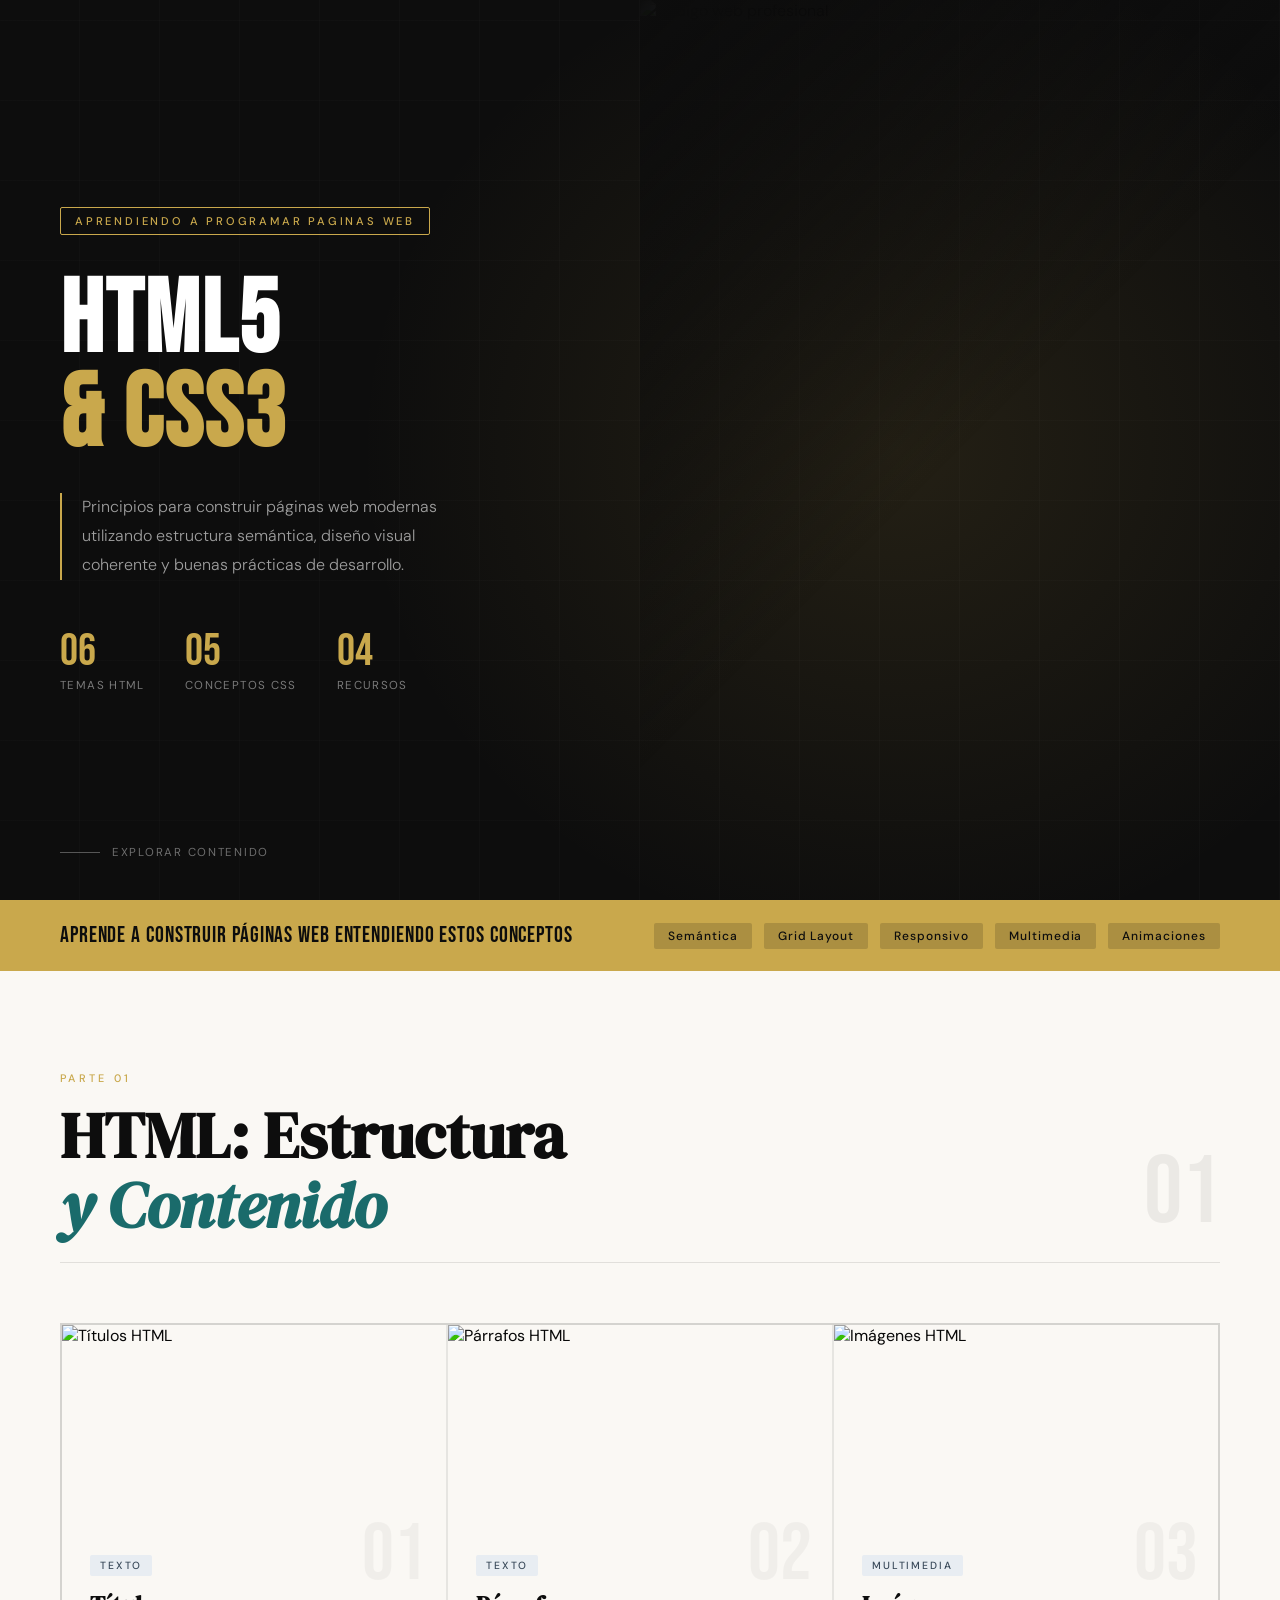
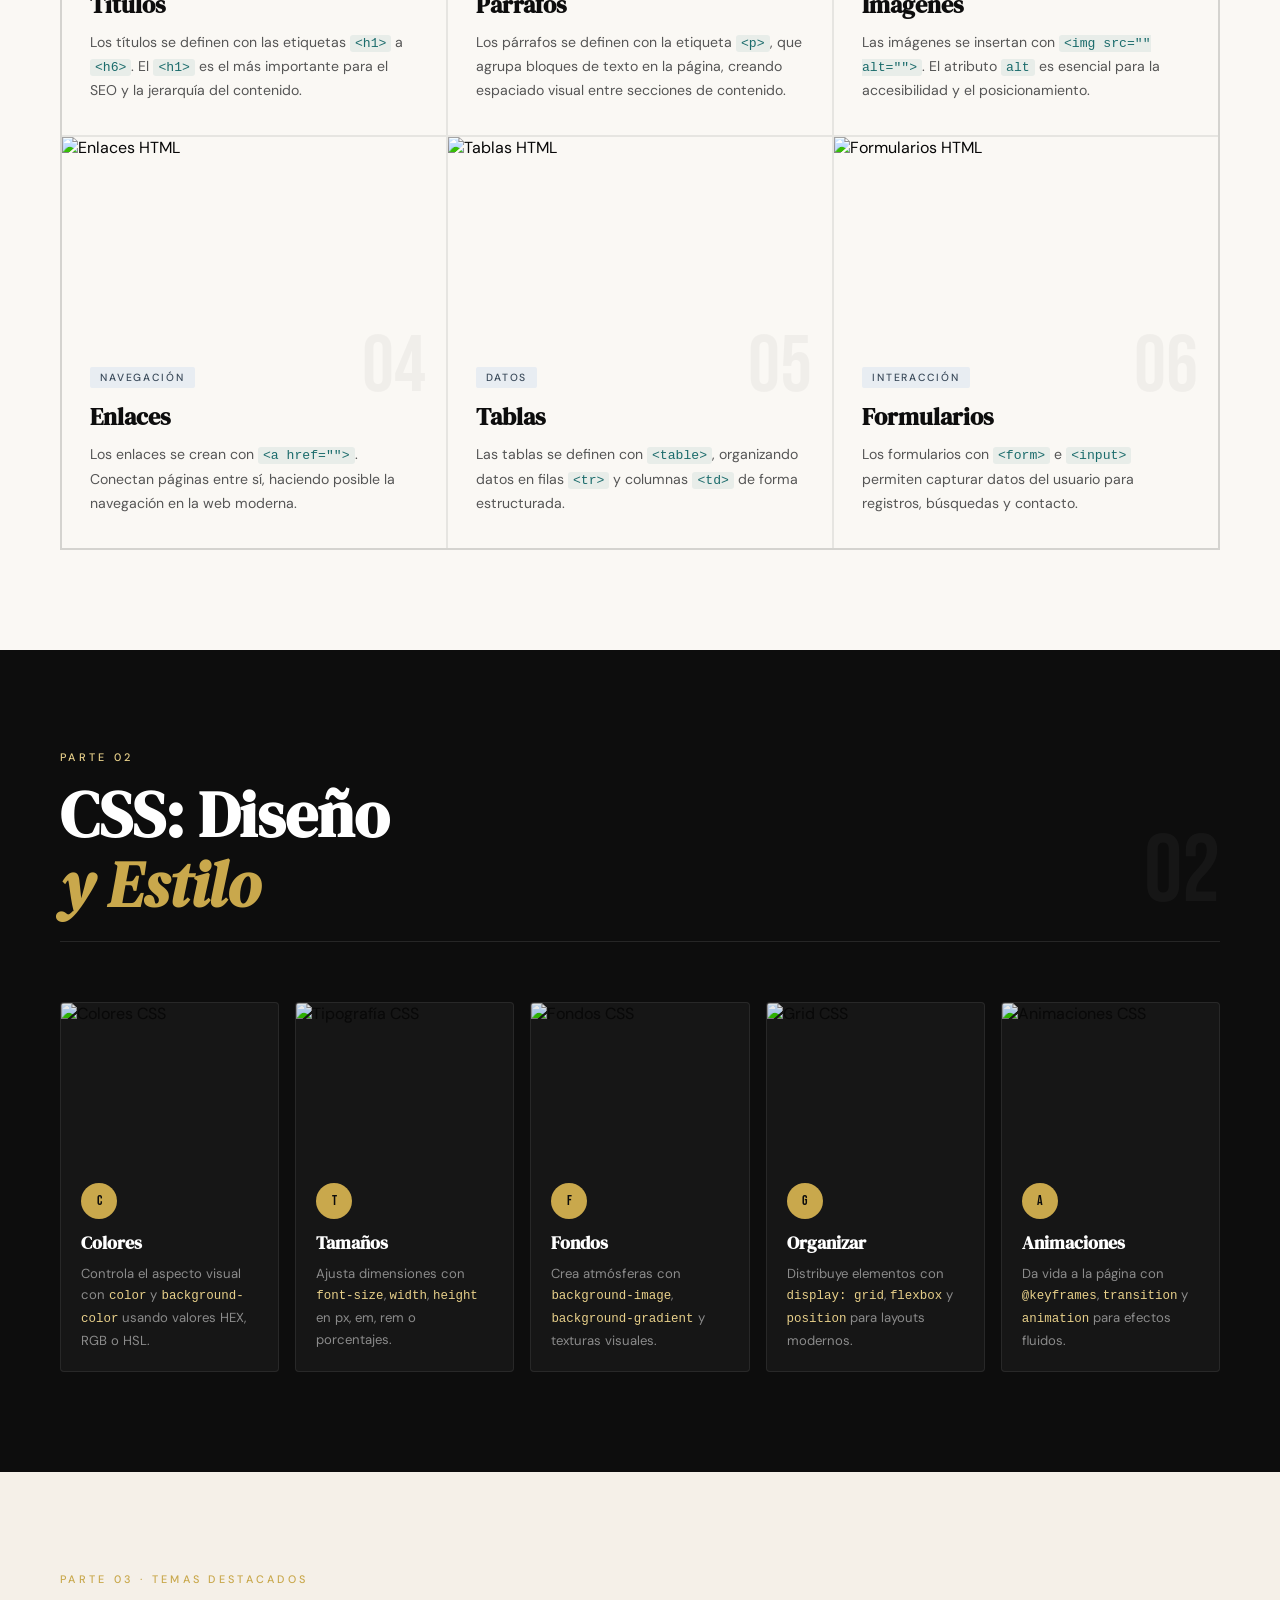
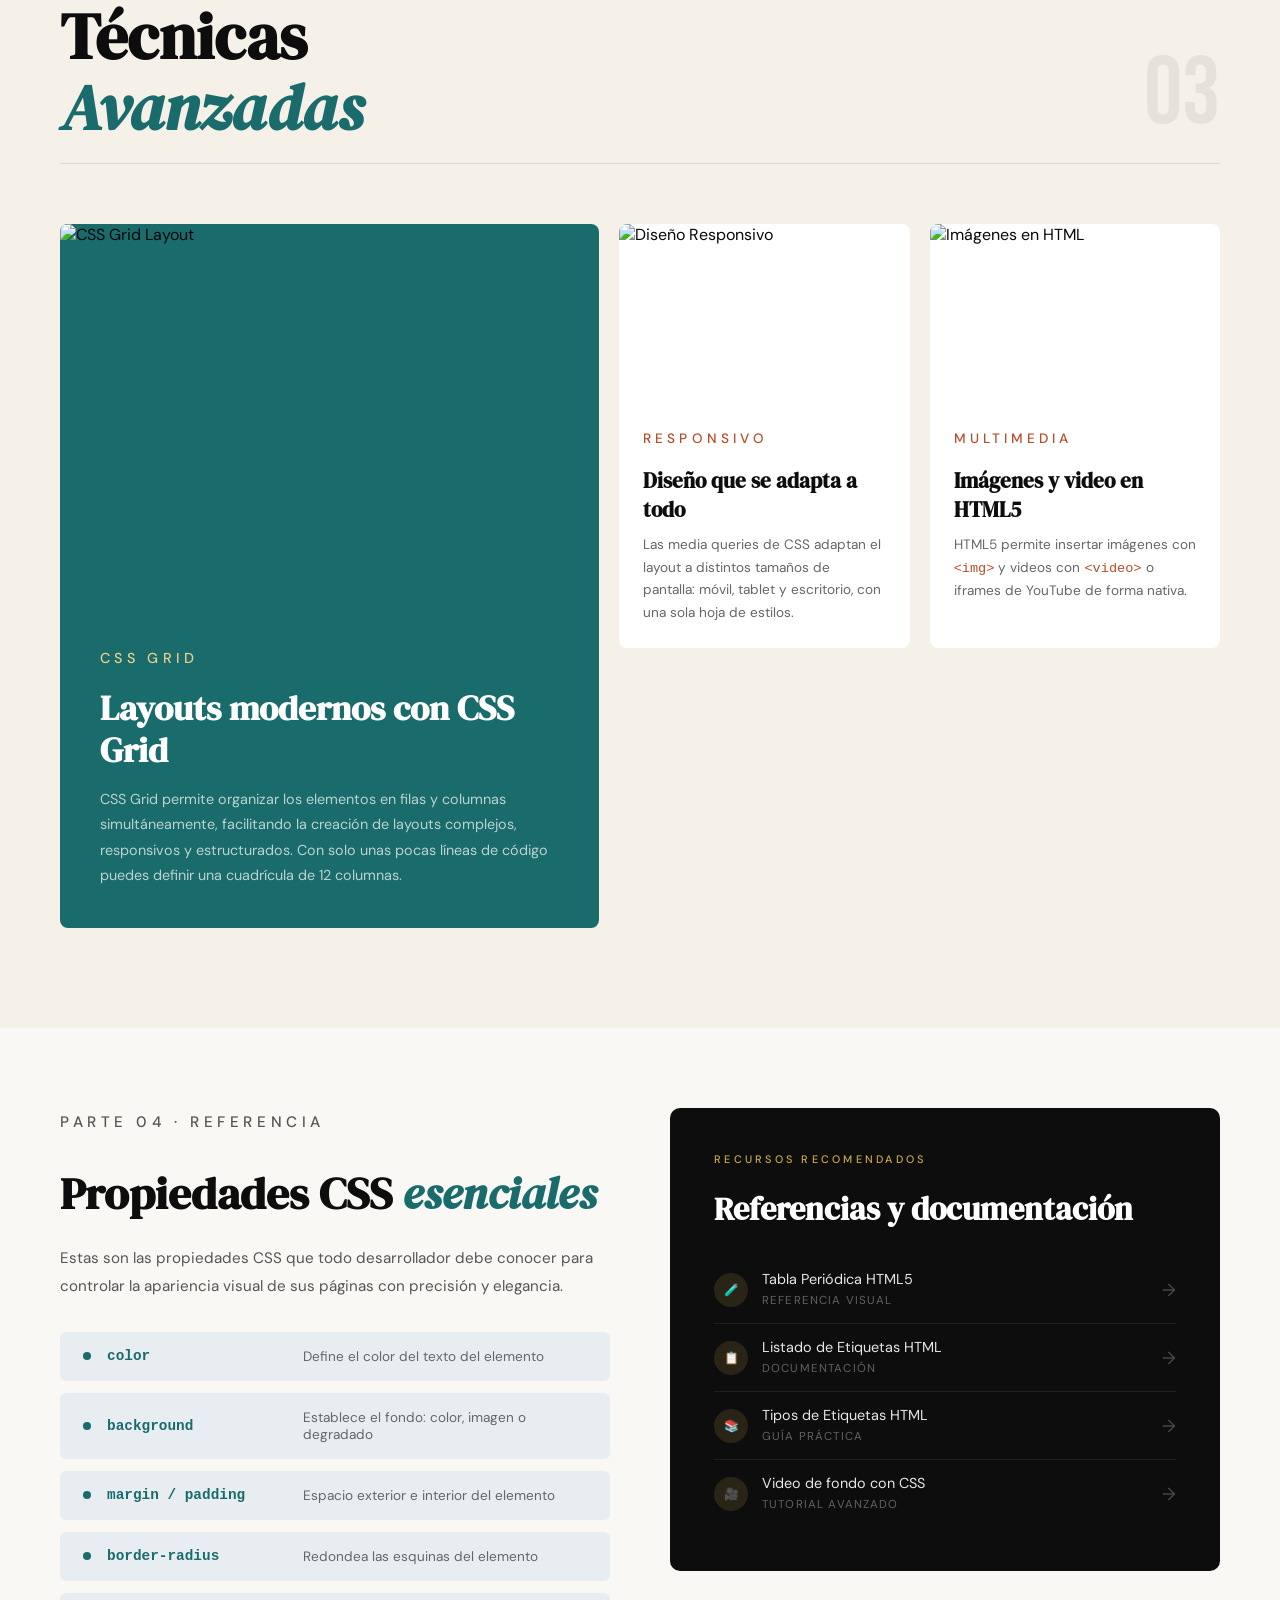
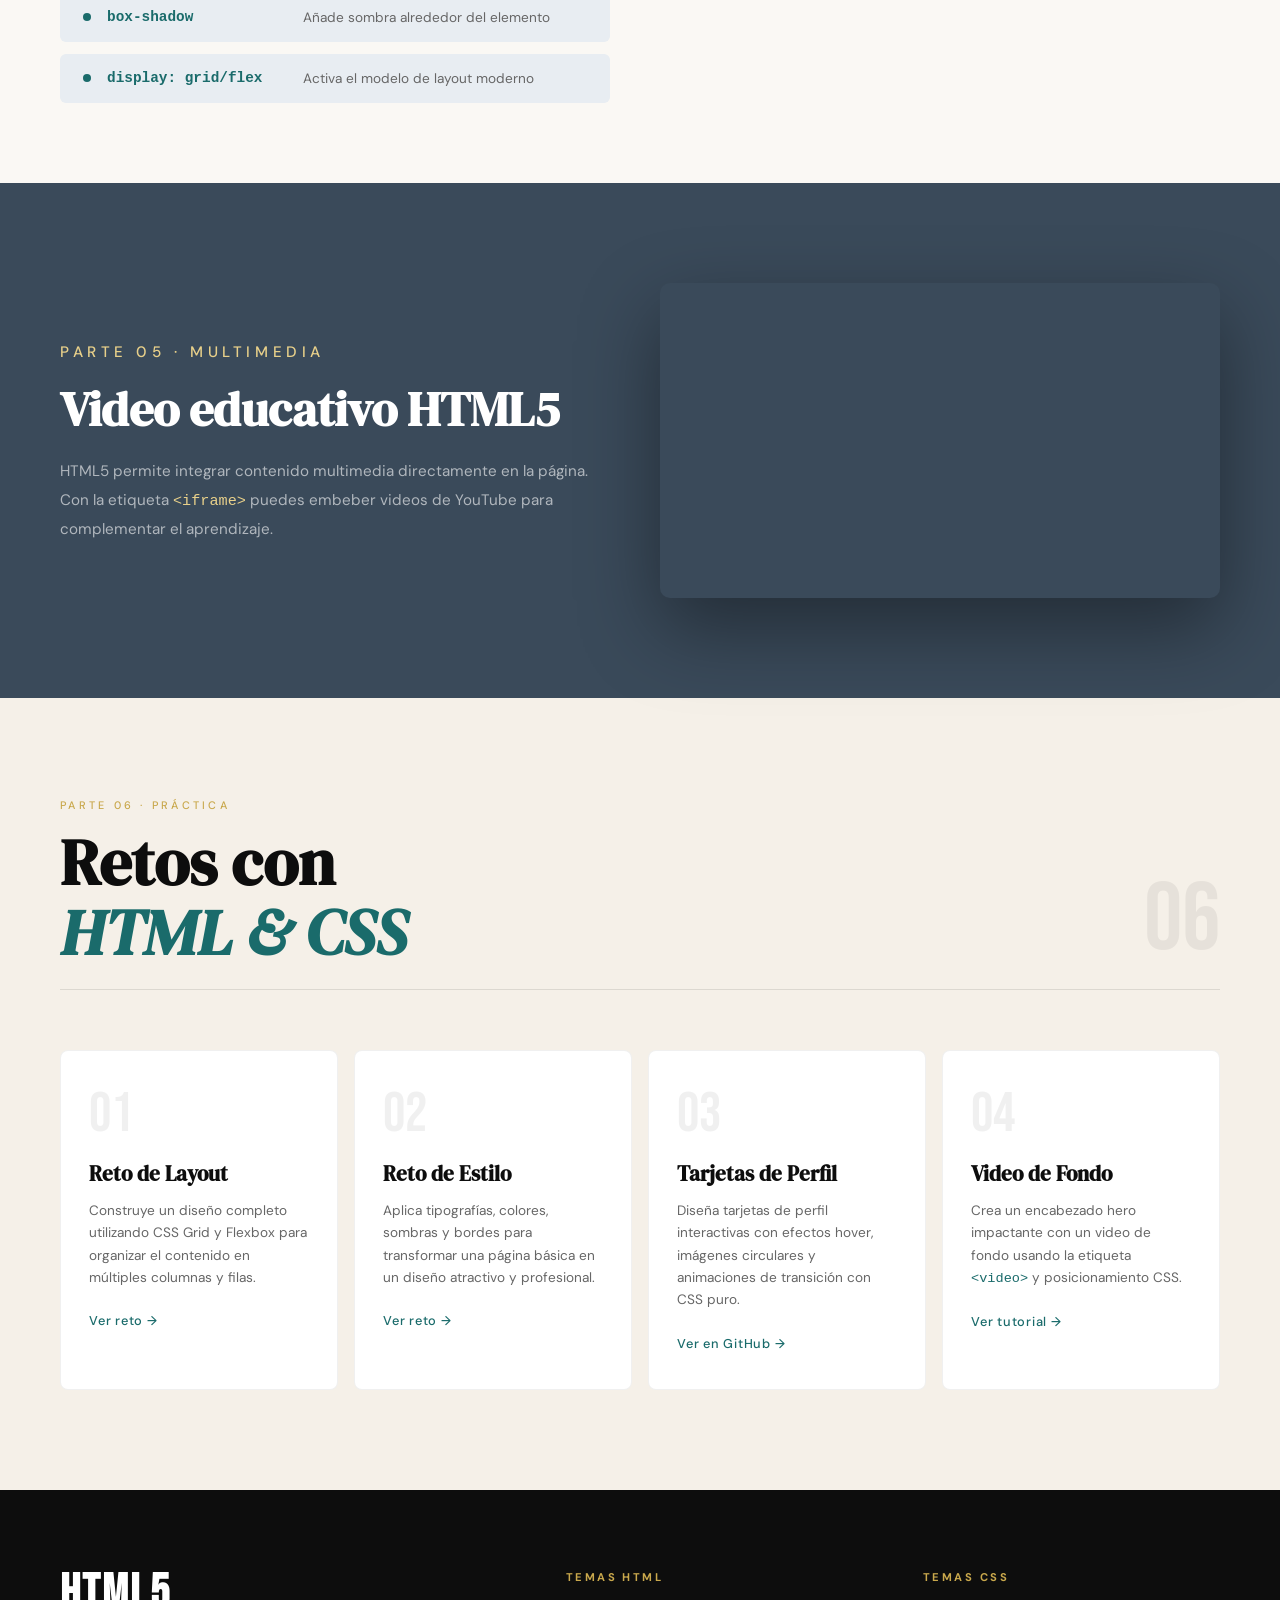
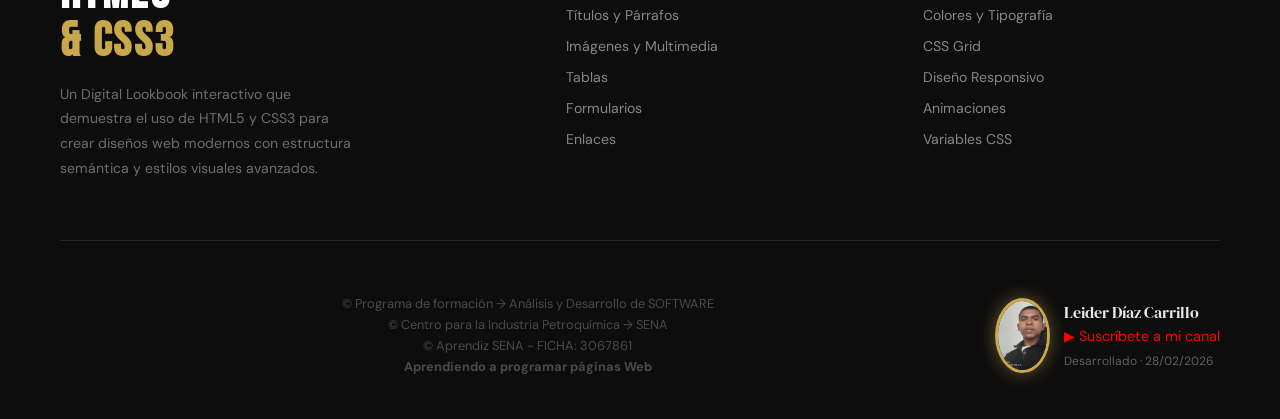
==== index.html @ 8aae9b54 "Primera versión del proyecto Lookbook Digital" ====
<!DOCTYPE html>
<html lang="es">
<head>
    <!-- Metadatos del documento, como codificación y viewport para diseño responsivo -->
    <meta charset="UTF-8">
    <meta name="viewport" content="width=device-width, initial-scale=1.0">
    <title>Aprendiendo HTML5 & CSS3 | ADSO 2026</title>
    <!-- Enlace a fuentes externas y hoja de estilos -->
    <link href="https://fonts.googleapis.com/css2?family=Bebas+Neue&family=DM+Sans:ital,wght@0,300;0,400;0,500;1,300&family=DM+Serif+Display:ital@0;1&display=swap" rel="stylesheet">
    <link rel="stylesheet" href="css/style.css">
</head>
<body>

<header class="hero">
    <div class="hero-text">
        <!-- Contenedor del texto principal del encabezado -->
        <span class="hero-badge">Aprendiendo a programar paginas Web</span>
        <h1>HTML5<span>& CSS3</span></h1>
        <p class="hero-desc">Principios para construir páginas web modernas utilizando estructura semántica, diseño visual coherente y buenas prácticas de desarrollo.</p>
        <div class="hero-stats">
            <!-- Estadísticas principales del contenido del sitio -->
            <div class="stat"><span class="stat-num">06</span><span class="stat-label">Temas HTML</span></div>
            <div class="stat"><span class="stat-num">05</span><span class="stat-label">Conceptos CSS</span></div>
            <div class="stat"><span class="stat-num">04</span><span class="stat-label">Recursos</span></div>
        </div>
    </div>
    <div class="hero-visual">
        <!-- Imagen representativa del encabezado -->
        <img src="https://www.ubelogic.com/wp-content/uploads/2013/01/html+css.jpg" alt="Código web profesional">
    </div>
    <div class="hero-scroll"><span class="scroll-line"></span>Explorar contenido</div>
</header>

<div class="intro-strip">
    <!-- Franja introductoria con temas destacados -->
    <p>Aprende a construir páginas web entendiendo estos conceptos</p>
    <div class="topics">
        <span class="topic-tag">Semántica</span>
        <span class="topic-tag">Grid Layout</span>
        <span class="topic-tag">Responsivo</span>
        <span class="topic-tag">Multimedia</span>
        <span class="topic-tag">Animaciones</span>
    </div>
</div>

<!-- HTML SECTION -->
<section class="page-section html-section">
    <div class="section-header">
        <!-- Encabezado de la sección HTML -->
        <div><p class="section-label">Parte 01</p><h2>HTML: Estructura<br><em>y Contenido</em></h2></div>
        <span class="section-number">01</span>
    </div>
    <div class="concepts-grid">
        <article class="concept-card">
            <!-- Tarjeta de concepto: Títulos en HTML -->
            <div class="concept-img-wrap"><img src="https://leonorcanuelo.com/wp-content/uploads/2015/12/1-1.png" alt="Títulos HTML"></div>
            <div class="concept-body"><span class="concept-number">01</span><span class="concept-tag">Texto</span><h3>Títulos</h3><p>Los títulos se definen con las etiquetas <code>&lt;h1&gt;</code> a <code>&lt;h6&gt;</code>. El <code>&lt;h1&gt;</code> es el más importante para el SEO y la jerarquía del contenido.</p></div>
        </article>
        <article class="concept-card">
            <!-- Tarjeta de concepto: Párrafos en HTML -->
            <div class="concept-img-wrap"><img src="https://i.ytimg.com/vi/u5PQfszoygs/maxresdefault.jpg" alt="Párrafos HTML"></div>
            <div class="concept-body"><span class="concept-number">02</span><span class="concept-tag">Texto</span><h3>Párrafos</h3><p>Los párrafos se definen con la etiqueta <code>&lt;p&gt;</code>, que agrupa bloques de texto en la página, creando espaciado visual entre secciones de contenido.</p></div>
        </article>
        <article class="concept-card">
            <!-- Tarjeta de concepto: Imágenes en HTML -->
            <div class="concept-img-wrap"><img src="https://luiselectronic.com/wp-content/uploads/2023/03/desarrollo-web.004.webp" alt="Imágenes HTML"></div>
            <div class="concept-body"><span class="concept-number">03</span><span class="concept-tag">Multimedia</span><h3>Imágenes</h3><p>Las imágenes se insertan con <code>&lt;img src="" alt=""&gt;</code>. El atributo <code>alt</code> es esencial para la accesibilidad y el posicionamiento.</p></div>
        </article>
        <article class="concept-card">
            <!-- Tarjeta de concepto: Enlaces en HTML -->
            <div class="concept-img-wrap"><img src="https://cibertareas.info/wp-content/uploads/2014/05/manual-de-html-codigo-para-insertar-un-link-400x301.png" alt="Enlaces HTML"></div>
            <div class="concept-body"><span class="concept-number">04</span><span class="concept-tag">Navegación</span><h3>Enlaces</h3><p>Los enlaces se crean con <code>&lt;a href=""&gt;</code>. Conectan páginas entre sí, haciendo posible la navegación en la web moderna.</p></div>
        </article>
        <article class="concept-card">
            <!-- Tarjeta de concepto: Tablas en HTML -->
            <div class="concept-img-wrap"><img src="https://cibertareas.info/wp-content/uploads/2014/04/codigo-para-insertar-una-tabla-en-html-manual.png" alt="Tablas HTML"></div>
            <div class="concept-body"><span class="concept-number">05</span><span class="concept-tag">Datos</span><h3>Tablas</h3><p>Las tablas se definen con <code>&lt;table&gt;</code>, organizando datos en filas <code>&lt;tr&gt;</code> y columnas <code>&lt;td&gt;</code> de forma estructurada.</p></div>
        </article>
        <article class="concept-card">
            <!-- Tarjeta de concepto: Formularios en HTML -->
            <div class="concept-img-wrap"><img src="https://www.hubspot.com/hubfs/media/estructurabasicaformulariohtml.png" alt="Formularios HTML"></div>
            <div class="concept-body"><span class="concept-number">06</span><span class="concept-tag">Interacción</span><h3>Formularios</h3><p>Los formularios con <code>&lt;form&gt;</code> e <code>&lt;input&gt;</code> permiten capturar datos del usuario para registros, búsquedas y contacto.</p></div>
        </article>
    </div>
</section>

<!-- CSS SECTION -->
<section class="page-section css-section">
    <div class="section-header">
        <!-- Encabezado de la sección CSS -->
        <div><p class="section-label">Parte 02</p><h2>CSS: Diseño<br><em>y Estilo</em></h2></div>
        <span class="section-number">02</span>
    </div>
    <div class="css-grid">
        <div class="css-card"><div class="css-card-img"><img src="https://www.wikihow.com/images/thumb/1/1f/2609629-9-2.jpg/v4-728px-2609629-9-2.jpg.webp" alt="Colores CSS"></div><div class="css-card-body"><div class="css-icon">C</div><h3>Colores</h3><p>Controla el aspecto visual con <code>color</code> y <code>background-color</code> usando valores HEX, RGB o HSL.</p></div></div>
        <div class="css-card"><div class="css-card-img"><img src="https://1.bp.blogspot.com/-14T62bo-2ZI/T107N_DyXJI/AAAAAAAAAW4/v-nRTFfbG80/s1600/CSS-resultante.jpg" alt="Tipografía CSS"></div><div class="css-card-body"><div class="css-icon">T</div><h3>Tamaños</h3><p>Ajusta dimensiones con <code>font-size</code>, <code>width</code>, <code>height</code> en px, em, rem o porcentajes.</p></div></div>
        <div class="css-card"><div class="css-card-img"><img src="https://www.aulafacil.com/uploads/cursos/350/editor/css-lecc-40_40-3.jpg" alt="Fondos CSS"></div><div class="css-card-body"><div class="css-icon">F</div><h3>Fondos</h3><p>Crea atmósferas con <code>background-image</code>, <code>background-gradient</code> y texturas visuales.</p></div></div>
        <div class="css-card"><div class="css-card-img"><img src="https://www.apinem.com/wp-content/uploads/2024/05/posicionamiento-css-relativo-ejercicio.png" alt="Grid CSS"></div><div class="css-card-body"><div class="css-icon">G</div><h3>Organizar</h3><p>Distribuye elementos con <code>display: grid</code>, <code>flexbox</code> y <code>position</code> para layouts modernos.</p></div></div>
        <div class="css-card"><div class="css-card-img"><img src="https://images.unsplash.com/photo-1536431311719-398b6704d4cc?w=400&auto=format&fit=crop&q=80" alt="Animaciones CSS"></div><div class="css-card-body"><div class="css-icon">A</div><h3>Animaciones</h3><p>Da vida a la página con <code>@keyframes</code>, <code>transition</code> y <code>animation</code> para efectos fluidos.</p></div></div>
    </div>
</section>

<!-- FEATURED -->
<section class="page-section featured-section">
    <div class="section-header">
        <div><p class="section-label">Parte 03 · Temas Destacados</p><h2>Técnicas<br><em>Avanzadas</em></h2></div>
        <span class="section-number">03</span>
    </div>
    <div class="featured-grid">
        <article class="featured-main">
            <img src="https://images.unsplash.com/photo-1498050108023-c5249f4df085?w=800&auto=format&fit=crop&q=80" alt="CSS Grid Layout">
            <div class="featured-main-body"><p class="section-label">CSS Grid</p><h3>Layouts modernos con CSS Grid</h3><p>CSS Grid permite organizar los elementos en filas y columnas simultáneamente, facilitando la creación de layouts complejos, responsivos y estructurados. Con solo unas pocas líneas de código puedes definir una cuadrícula de 12 columnas.</p></div>
        </article>
        <article class="featured-small">
            <img src="https://images.unsplash.com/photo-1512941937669-90a1b58e7e9c?w=400&auto=format&fit=crop&q=80" alt="Diseño Responsivo">
            <div class="featured-small-body"><p class="section-label">Responsivo</p><h3>Diseño que se adapta a todo</h3><p>Las media queries de CSS adaptan el layout a distintos tamaños de pantalla: móvil, tablet y escritorio, con una sola hoja de estilos.</p></div>
        </article>
        <article class="featured-small">
            <img src="https://images.unsplash.com/photo-1616469829167-0bd76a80c913?w=400&auto=format&fit=crop&q=80" alt="Imágenes en HTML">
            <div class="featured-small-body"><p class="section-label">Multimedia</p><h3>Imágenes y video en HTML5</h3><p>HTML5 permite insertar imágenes con <code style="color:var(--rust);">&lt;img&gt;</code> y videos con <code style="color:var(--rust);">&lt;video&gt;</code> o iframes de YouTube de forma nativa.</p></div>
        </article>
    </div>
</section>

<!-- TOOLS -->
<section class="tools-section">
    <div class="tools-inner">
        <div class="tools-text">
            <p class="section-label">Parte 04 · Referencia</p>
            <h2>Propiedades CSS <em>esenciales</em></h2>
            <p>Estas son las propiedades CSS que todo desarrollador debe conocer para controlar la apariencia visual de sus páginas con precisión y elegancia.</p>
            <div class="props-list">
                <div class="prop-item"><div class="prop-dot"></div><span class="prop-code">color</span><span class="prop-desc">Define el color del texto del elemento</span></div>
                <div class="prop-item"><div class="prop-dot"></div><span class="prop-code">background</span><span class="prop-desc">Establece el fondo: color, imagen o degradado</span></div>
                <div class="prop-item"><div class="prop-dot"></div><span class="prop-code">margin / padding</span><span class="prop-desc">Espacio exterior e interior del elemento</span></div>
                <div class="prop-item"><div class="prop-dot"></div><span class="prop-code">border-radius</span><span class="prop-desc">Redondea las esquinas del elemento</span></div>
                <div class="prop-item"><div class="prop-dot"></div><span class="prop-code">box-shadow</span><span class="prop-desc">Añade sombra alrededor del elemento</span></div>
                <div class="prop-item"><div class="prop-dot"></div><span class="prop-code">display: grid/flex</span><span class="prop-desc">Activa el modelo de layout moderno</span></div>
            </div>
        </div>
        <div class="resources-box">
            <p class="section-label">Recursos Recomendados</p>
            <h3>Referencias y documentación</h3>
            <a href="https://lenguajehtml.com/html/introduccion/tabla-periodica-html5/" target="_blank" class="resource-link"><div class="resource-icon">🧪</div><div class="resource-info"><span class="resource-name">Tabla Periódica HTML5</span><span class="resource-type">Referencia visual</span></div><span class="resource-arrow">→</span></a>
            <a href="https://carontestudio.com/blog/listado-de-etiquetas-html/" target="_blank" class="resource-link"><div class="resource-icon">📋</div><div class="resource-info"><span class="resource-name">Listado de Etiquetas HTML</span><span class="resource-type">Documentación</span></div><span class="resource-arrow">→</span></a>
            <a href="https://keepcoding.io/blog/tipos-de-etiquetas-html/" target="_blank" class="resource-link"><div class="resource-icon">📚</div><div class="resource-info"><span class="resource-name">Tipos de Etiquetas HTML</span><span class="resource-type">Guía práctica</span></div><span class="resource-arrow">→</span></a>
            <a href="https://carontestudio.com/blog/como-poner-un-video-de-fondo-en-html/" target="_blank" class="resource-link"><div class="resource-icon">🎥</div><div class="resource-info"><span class="resource-name">Video de fondo con CSS</span><span class="resource-type">Tutorial avanzado</span></div><span class="resource-arrow">→</span></a>
        </div>
    </div>
</section>

<!-- VIDEO -->
<section class="media-section">
    <div class="media-grid">
        <div class="media-text">
            <p class="section-label">Parte 05 · Multimedia</p>
            <h2>Video educativo HTML5</h2>
            <p>HTML5 permite integrar contenido multimedia directamente en la página. Con la etiqueta <code style="color:var(--gold-light);">&lt;iframe&gt;</code> puedes embeber videos de YouTube para complementar el aprendizaje.</p>
        </div>
        <div class="video-wrapper">
            <iframe src="https://www.youtube.com/embed/ZvL9ZS5Mg5A" title="Video HTML5" allow="accelerometer; autoplay; clipboard-write; encrypted-media; gyroscope; picture-in-picture" allowfullscreen></iframe>
        </div>
    </div>
</section>

<!-- CHALLENGES -->
<section class="challenges-section">
    <div class="section-header">
        <div><p class="section-label">Parte 06 · Práctica</p><h2>Retos con<br><em>HTML & CSS</em></h2></div>
        <span class="section-number">06</span>
    </div>
    <div class="challenges-grid">
        <article class="challenge-card"><div class="challenge-num">01</div><h3>Reto de Layout</h3><p>Construye un diseño completo utilizando CSS Grid y Flexbox para organizar el contenido en múltiples columnas y filas.</p><a href="https://www.youtube.com/watch?v=oLgtucwjVII" target="_blank" class="challenge-link">Ver reto →</a></article>
        <article class="challenge-card"><div class="challenge-num">02</div><h3>Reto de Estilo</h3><p>Aplica tipografías, colores, sombras y bordes para transformar una página básica en un diseño atractivo y profesional.</p><a href="https://www.youtube.com/watch?v=sRaVhp96jxM" target="_blank" class="challenge-link">Ver reto →</a></article>
        <article class="challenge-card"><div class="challenge-num">03</div><h3>Tarjetas de Perfil</h3><p>Diseña tarjetas de perfil interactivas con efectos hover, imágenes circulares y animaciones de transición con CSS puro.</p><a href="https://github.com/parthwebdev/Instagram-Posts/tree/main/Cards/01" target="_blank" class="challenge-link">Ver en GitHub →</a></article>
        <article class="challenge-card"><div class="challenge-num">04</div><h3>Video de Fondo</h3><p>Crea un encabezado hero impactante con un video de fondo usando la etiqueta <code style="color:var(--teal);">&lt;video&gt;</code> y posicionamiento CSS.</p><a href="https://carontestudio.com/blog/como-poner-un-video-de-fondo-en-html/" target="_blank" class="challenge-link">Ver tutorial →</a></article>
    </div>
</section>

<!-- PIE DE PÁGINA PRINCIPAL -->
<footer class="main-footer">
    <div class="footer-top">
        <div class="footer-brand">
            <!-- Sección de marca del pie de página con título y descripción del proyecto -->
            <h2>HTML5<span>& CSS3</span></h2>
            <p>Un Digital Lookbook interactivo que demuestra el uso de HTML5 y CSS3 para crear diseños web modernos con estructura semántica y estilos visuales avanzados.</p>
        </div>
        <div class="footer-col">
            <!-- Columna de temas relacionados con HTML -->
            <h4>Temas HTML</h4>
            <ul>
                <li><a href="#">Títulos y Párrafos</a></li>
                <li><a href="#">Imágenes y Multimedia</a></li>
                <li><a href="#">Tablas</a></li>
                <li><a href="#">Formularios</a></li>
                <li><a href="#">Enlaces</a></li>
            </ul>
        </div>
        <div class="footer-col">
            <!-- Columna de temas relacionados con CSS -->
            <h4>Temas CSS</h4>
            <ul>
                <li><a href="#">Colores y Tipografía</a></li>
                <li><a href="#">CSS Grid</a></li>
                <li><a href="#">Diseño Responsivo</a></li>
                <li><a href="#">Animaciones</a></li>
                <li><a href="#">Variables CSS</a></li>
            </ul>
        </div>
    </div>
    <div class="footer-bottom">
        <div class="footer-info-left" style="text-align: center; flex: 1;">
            <!-- Información del programa y créditos del autor -->
            <p>© Programa de formación &#8594; Análisis y Desarrollo de SOFTWARE</p>
            <p>© Centro para la Industria Petroquímica &#8594; SENA </p>
            <p>© Aprendiz SENA - FICHA: 3067861</p>
            <p><strong>Aprendiendo a programar páginas Web</strong></p>
        </div>

        <div class="footer-author">
            <!-- Contenedor de la imagen y datos del autor -->
            <div class="author-avatar">
                <img src="css/images/author-photo.jpeg" alt="Foto de Leider">
            </div>
            <div class="author-info">
                <span>Leider Díaz Carrillo</span>
                <a href="https://youtube.com/@mensajesfinales?si=cID6jwKqknLkusU9" target="_blank" rel="noopener noreferrer" style="text-decoration: none; color: #FF0000; display: block; font-size: 0.9em; margin: 4px 0;">
                    ▶ Suscríbete a mi canal
                </a>
                <small>Desarrollado · 28/02/2026</small>
            </div>
        </div>
    </div>
</footer>
<!-- FIN DEL PIE DE PÁGINA -->
</body>
</html>
---- css/style.css ----
:root {
    --ink: #0d0d0d;
    --cream: #f5f0e8;
    --paper: #faf8f4;
    --gold: #c9a84c;
    --gold-light: #e8d08a;
    --teal: #1a6b6b;
    --rust: #b84c2a;
    --slate: #3a4a5a;
    --mist: #e8edf2;
    --font-display: 'Bebas Neue', sans-serif;
    --font-serif: 'DM Serif Display', serif;
    --font-body: 'DM Sans', sans-serif;
}

*, *::before, *::after { box-sizing: border-box; margin: 0; padding: 0; }
html { scroll-behavior: smooth; }
body { background: var(--paper); font-family: var(--font-body); color: var(--ink); overflow-x: hidden; }

/* ─── HERO ─── */
.hero { min-height: 100vh; background: var(--ink); display: grid; grid-template-columns: 1fr 1fr; position: relative; overflow: hidden; }
.hero::before {
    content: ''; position: absolute; inset: 0;
    background: radial-gradient(ellipse 60% 80% at 70% 50%, rgba(201,168,76,0.12) 0%, transparent 70%),
                repeating-linear-gradient(0deg, transparent, transparent 79px, rgba(255,255,255,0.03) 80px),
                repeating-linear-gradient(90deg, transparent, transparent 79px, rgba(255,255,255,0.03) 80px);
    pointer-events: none; z-index: 1;
}
.hero-text { padding: 80px 60px; display: flex; flex-direction: column; justify-content: center; position: relative; z-index: 2; }
.hero-badge { display: inline-block; font-size: 0.7rem; font-weight: 500; letter-spacing: 0.25em; text-transform: uppercase; color: var(--gold); border: 1px solid var(--gold); padding: 6px 14px; border-radius: 2px; margin-bottom: 40px; width: fit-content; }
.hero h1 { font-family: var(--font-display); font-size: clamp(4rem, 8vw, 9rem); line-height: 0.92; color: #fff; letter-spacing: 0.02em; margin-bottom: 30px; }
.hero h1 span { color: var(--gold); display: block; }
.hero-desc { font-size: 1rem; font-weight: 300; color: rgba(255,255,255,0.6); line-height: 1.8; max-width: 420px; margin-bottom: 50px; border-left: 2px solid var(--gold); padding-left: 20px; }
.hero-stats { display: flex; gap: 40px; }
.stat { display: flex; flex-direction: column; }
.stat-num { font-family: var(--font-display); font-size: 2.8rem; color: var(--gold); line-height: 1; }
.stat-label { font-size: 0.72rem; letter-spacing: 0.12em; text-transform: uppercase; color: rgba(255,255,255,0.45); margin-top: 4px; }
.hero-visual { position: relative; z-index: 2; overflow: hidden; }

/* ✅ IMAGEN HERO CON MÁS COLOR */
.hero-visual img { width: 100%; height: 100%; object-fit: cover; opacity: 0.85; filter: saturate(1.4) contrast(1.1); }
.hero-visual::after { content: ''; position: absolute; inset: 0; background: linear-gradient(135deg, var(--ink) 0%, transparent 50%); }
.hero-scroll { position: absolute; bottom: 40px; left: 60px; display: flex; align-items: center; gap: 12px; z-index: 3; color: rgba(255,255,255,0.4); font-size: 0.72rem; letter-spacing: 0.15em; text-transform: uppercase; }
.scroll-line { width: 40px; height: 1px; background: rgba(255,255,255,0.3); }

/* ─── LABELS ─── */
.section-label { font-size: 0.68rem; font-weight: 500; letter-spacing: 0.3em; text-transform: uppercase; color: var(--gold); margin-bottom: 16px; }

/* ─── INTRO STRIP ─── */
.intro-strip { background: var(--gold); padding: 22px 60px; display: flex; align-items: center; justify-content: space-between; gap: 20px; flex-wrap: wrap; }
.intro-strip p { font-family: var(--font-display); font-size: 1.4rem; color: var(--ink); letter-spacing: 0.04em; }
.intro-strip .topics { display: flex; gap: 12px; flex-wrap: wrap; }
.topic-tag { background: rgba(0,0,0,0.15); color: var(--ink); padding: 5px 14px; border-radius: 2px; font-size: 0.75rem; font-weight: 500; letter-spacing: 0.08em; }

/* ─── SECTIONS ─── */
.page-section { padding: 100px 60px; }
.section-header { display: flex; align-items: flex-end; justify-content: space-between; margin-bottom: 60px; padding-bottom: 20px; border-bottom: 1px solid rgba(0,0,0,0.1); }
.section-header h2 { font-family: var(--font-serif); font-size: clamp(2.5rem, 5vw, 4rem); line-height: 1.1; color: var(--ink); }
.section-header h2 em { color: var(--teal); font-style: italic; }
.section-number { font-family: var(--font-display); font-size: 6rem; color: rgba(0,0,0,0.06); line-height: 1; }

/* ─── HTML CONCEPTS ─── */
.html-section { background: var(--paper); }
.concepts-grid { display: grid; grid-template-columns: repeat(3, 1fr); gap: 2px; background: rgba(0,0,0,0.08); border: 2px solid rgba(0,0,0,0.08); }
.concept-card { background: var(--paper); overflow: hidden; position: relative; transition: all 0.4s ease; cursor: default; }
.concept-card:hover { background: var(--ink); }
.concept-card:hover .concept-body h3,
.concept-card:hover .concept-body p,
.concept-card:hover .concept-body code { color: rgba(255,255,255,0.85); }
.concept-card:hover .concept-number { color: rgba(255,255,255,0.08); }
.concept-card:hover .concept-tag { background: var(--gold); color: var(--ink); }
.concept-card:hover .concept-img-wrap img { opacity: 0.3; filter: grayscale(100%); }
.concept-img-wrap { height: 200px; overflow: hidden; }

/* ✅ IMÁGENES DE CONCEPTOS CON MÁS COLOR */
.concept-img-wrap img { width: 100%; height: 100%; object-fit: cover; transition: transform 0.6s ease, opacity 0.4s ease; filter: saturate(1.5) contrast(1.05); }
.concept-card:hover .concept-img-wrap img { transform: scale(1.05); }
.concept-body { padding: 28px 28px 32px; position: relative; }
.concept-number { font-family: var(--font-display); font-size: 5rem; color: rgba(0,0,0,0.04); position: absolute; top: -10px; right: 20px; line-height: 1; transition: color 0.4s ease; }
.concept-tag { display: inline-block; font-size: 0.65rem; letter-spacing: 0.18em; text-transform: uppercase; background: var(--mist); color: var(--slate); padding: 4px 10px; border-radius: 2px; margin-bottom: 12px; font-weight: 500; transition: all 0.3s ease; }
.concept-body h3 { font-family: var(--font-serif); font-size: 1.5rem; margin-bottom: 10px; color: var(--ink); transition: color 0.4s ease; }
.concept-body p { font-size: 0.88rem; line-height: 1.7; color: #555; transition: color 0.4s ease; }
.concept-body code { font-family: 'Courier New', monospace; font-size: 0.82rem; color: var(--teal); background: rgba(26,107,107,0.08); padding: 1px 5px; border-radius: 3px; transition: color 0.4s ease; }

/* ─── CSS SECTION ─── */
.css-section { background: var(--ink); }
.css-section .section-header h2 { color: #fff; }
.css-section .section-header h2 em { color: var(--gold); }
.css-section .section-header { border-bottom-color: rgba(255,255,255,0.1); }
.css-section .section-label { color: var(--gold-light); }
.css-section .section-number { color: rgba(255,255,255,0.04); }
.css-grid { display: grid; grid-template-columns: repeat(5, 1fr); gap: 16px; }
.css-card { background: rgba(255,255,255,0.04); border: 1px solid rgba(255,255,255,0.08); border-radius: 4px; overflow: hidden; transition: all 0.35s ease; }
.css-card:hover { background: rgba(201,168,76,0.1); border-color: var(--gold); transform: translateY(-6px); }
.css-card-img { height: 160px; overflow: hidden; }

/* ✅ IMÁGENES CSS CARDS CON MÁS COLOR */
.css-card-img img { width: 100%; height: 100%; object-fit: cover; opacity: 0.9; filter: saturate(1.6) contrast(1.05); transition: all 0.4s ease; }
.css-card:hover .css-card-img img { opacity: 1; filter: saturate(2) contrast(1.1); transform: scale(1.08); }
.css-card-body { padding: 20px; }
.css-icon { width: 36px; height: 36px; background: var(--gold); border-radius: 50%; display: flex; align-items: center; justify-content: center; font-family: var(--font-display); font-size: 0.9rem; color: var(--ink); margin-bottom: 12px; }
.css-card-body h3 { font-family: var(--font-serif); font-size: 1.1rem; color: #fff; margin-bottom: 8px; }
.css-card-body p { font-size: 0.82rem; color: rgba(255,255,255,0.5); line-height: 1.65; }
.css-card-body code { font-size: 0.78rem; color: var(--gold-light); font-family: 'Courier New', monospace; }

/* ─── FEATURED ─── */
.featured-section { background: var(--cream); }
.featured-grid { display: grid; grid-template-columns: 1.3fr 0.7fr 0.7fr; grid-template-rows: auto auto; gap: 20px; }
.featured-main { grid-row: 1 / 3; background: var(--teal); border-radius: 8px; overflow: hidden; display: flex; flex-direction: column; min-height: 540px; }

/* ✅ IMAGEN FEATURED MAIN CON MÁS COLOR */
.featured-main img { width: 100%; height: 300px; object-fit: cover; opacity: 1; filter: saturate(1.4) contrast(1.05); }
.featured-main-body { padding: 40px; flex: 1; display: flex; flex-direction: column; justify-content: flex-end; }
.featured-main-body .section-label { color: var(--gold-light); }
.featured-main-body h3 { font-family: var(--font-serif); font-size: 2.2rem; color: #fff; line-height: 1.2; margin-bottom: 16px; }
.featured-main-body p { font-size: 0.9rem; color: rgba(255,255,255,0.7); line-height: 1.75; }
.featured-small { background: #fff; border-radius: 8px; overflow: hidden; display: flex; flex-direction: column; transition: box-shadow 0.3s ease; }
.featured-small:hover { box-shadow: 0 16px 40px rgba(0,0,0,0.12); }

/* ✅ IMÁGENES FEATURED SMALL CON MÁS COLOR */
.featured-small img { width: 100%; height: 180px; object-fit: cover; filter: saturate(1.5) contrast(1.05); }
.featured-small-body { padding: 24px; flex: 1; }
.featured-small-body .section-label { color: var(--rust); }
.featured-small-body h3 { font-family: var(--font-serif); font-size: 1.3rem; margin-bottom: 10px; color: var(--ink); }
.featured-small-body p { font-size: 0.85rem; color: #666; line-height: 1.65; }

/* ─── TOOLS ─── */
.tools-section { background: var(--paper); padding: 80px 60px; }
.tools-inner { display: grid; grid-template-columns: 1fr 1fr; gap: 60px; align-items: start; }
.tools-text h2 { font-family: var(--font-serif); font-size: 2.8rem; line-height: 1.15; margin-bottom: 24px; color: var(--ink); }
.tools-text h2 em { color: var(--teal); font-style: italic; }
.tools-text p { font-size: 0.95rem; color: #555; line-height: 1.85; margin-bottom: 32px; }
.props-list { display: flex; flex-direction: column; gap: 12px; }
.prop-item { display: flex; align-items: center; gap: 16px; padding: 16px 20px; background: var(--mist); border-radius: 6px; border-left: 3px solid transparent; transition: all 0.3s ease; }
.prop-item:hover { border-left-color: var(--teal); background: rgba(26,107,107,0.07); transform: translateX(6px); }
.prop-dot { width: 8px; height: 8px; border-radius: 50%; background: var(--teal); flex-shrink: 0; }
.prop-code { font-family: 'Courier New', monospace; font-size: 0.9rem; color: var(--teal); font-weight: 600; min-width: 180px; }
.prop-desc { font-size: 0.85rem; color: #666; }
.resources-box { background: var(--ink); border-radius: 10px; padding: 44px; color: #fff; }
.resources-box .section-label { color: var(--gold); margin-bottom: 24px; }
.resources-box h3 { font-family: var(--font-serif); font-size: 2rem; margin-bottom: 28px; line-height: 1.2; }
.resource-link { display: flex; align-items: center; gap: 14px; padding: 14px 0; border-bottom: 1px solid rgba(255,255,255,0.08); text-decoration: none; transition: all 0.25s ease; }
.resource-link:last-child { border-bottom: none; }
.resource-link:hover { gap: 20px; }
.resource-link:hover .resource-arrow { color: var(--gold); }
.resource-icon { width: 34px; height: 34px; background: rgba(201,168,76,0.15); border-radius: 50%; display: flex; align-items: center; justify-content: center; font-size: 0.75rem; flex-shrink: 0; }
.resource-info { flex: 1; }
.resource-name { font-size: 0.9rem; color: rgba(255,255,255,0.9); font-weight: 400; display: block; }
.resource-type { font-size: 0.72rem; color: rgba(255,255,255,0.35); letter-spacing: 0.1em; text-transform: uppercase; }
.resource-arrow { color: rgba(255,255,255,0.25); font-size: 1.1rem; transition: color 0.25s ease; }

/* ─── MEDIA ─── */
.media-section { background: var(--slate); padding: 100px 60px; }
.media-grid { display: grid; grid-template-columns: 1fr 1fr; gap: 40px; align-items: center; }
.media-text .section-label { color: var(--gold-light); }
.media-text h2 { font-family: var(--font-serif); font-size: 3rem; color: #fff; line-height: 1.15; margin-bottom: 20px; }
.media-text p { font-size: 0.95rem; color: rgba(255,255,255,0.6); line-height: 1.85; }
.video-wrapper { border-radius: 10px; overflow: hidden; box-shadow: 0 30px 80px rgba(0,0,0,0.4); aspect-ratio: 16/9; }
.video-wrapper iframe { width: 100%; height: 100%; border: none; display: block; }

/* ─── CHALLENGES ─── */
.challenges-section { background: var(--cream); padding: 100px 60px; }
.challenges-grid { display: grid; grid-template-columns: repeat(4, 1fr); gap: 16px; }
.challenge-card { background: #fff; border-radius: 8px; padding: 36px 28px; border: 1px solid rgba(0,0,0,0.06); transition: all 0.35s ease; position: relative; overflow: hidden; }
.challenge-card::before { content: ''; position: absolute; bottom: 0; left: 0; right: 0; height: 3px; background: var(--gold); transform: scaleX(0); transform-origin: left; transition: transform 0.35s ease; }
.challenge-card:hover { box-shadow: 0 20px 50px rgba(0,0,0,0.1); transform: translateY(-4px); }
.challenge-card:hover::before { transform: scaleX(1); }
.challenge-num { font-family: var(--font-display); font-size: 3.5rem; color: rgba(0,0,0,0.06); line-height: 1; margin-bottom: 16px; }
.challenge-card h3 { font-family: var(--font-serif); font-size: 1.3rem; margin-bottom: 12px; color: var(--ink); }
.challenge-card p { font-size: 0.85rem; color: #666; line-height: 1.65; margin-bottom: 20px; }
.challenge-link { display: inline-flex; align-items: center; gap: 8px; color: var(--teal); text-decoration: none; font-size: 0.8rem; font-weight: 500; letter-spacing: 0.06em; transition: gap 0.25s ease; }
.challenge-link:hover { gap: 14px; }

/* ════ FOOTER ════ */
.main-footer { background: var(--ink); padding: 80px 60px 40px; }
.footer-top { display: grid; grid-template-columns: 1.5fr 1fr 1fr; gap: 60px; padding-bottom: 60px; border-bottom: 1px solid rgba(255,255,255,0.1); margin-bottom: 40px; }
.footer-brand h2 { font-family: var(--font-display); font-size: 3rem; color: #fff; letter-spacing: 0.05em; line-height: 1; margin-bottom: 16px; }
.footer-brand h2 span { color: var(--gold); display: block; }
.footer-brand p { font-size: 0.88rem; color: rgba(255,255,255,0.4); line-height: 1.75; max-width: 300px; }
.footer-col h4 { font-size: 0.7rem; letter-spacing: 0.22em; text-transform: uppercase; color: var(--gold); margin-bottom: 20px; }
.footer-col ul { list-style: none; }
.footer-col li { margin-bottom: 10px; }
.footer-col a { color: rgba(255,255,255,0.5); text-decoration: none; font-size: 0.88rem; transition: color 0.2s ease; }
.footer-col a:hover { color: #fff; }

.footer-bottom { display: flex; align-items: center; justify-content: space-between; padding-top: 10px; }
.footer-info-left p { font-size: 0.8rem; color: rgba(255,255,255,0.25); margin: 4px 0; }
.footer-author { display: flex; align-items: center; gap: 14px; }

/* ✅ FOTO OVALADA */
.author-avatar { width: 55px; height: 75px; border-radius: 50%; overflow: hidden; border: 3px solid var(--gold); box-shadow: 0 0 18px rgba(201,168,76,0.45); flex-shrink: 0; }
.author-avatar img { width: 100%; height: 100%; object-fit: cover; display: block; }

.author-info { display: flex; flex-direction: column; }
.author-info span { display: block; font-family: var(--font-serif); font-size: 1rem; color: rgba(255,255,255,0.9); }
.author-info small { display: block; margin-top: 4px; font-size: 0.75rem; color: rgba(255,255,255,0.35); }

/* ─── ANIMACIONES ─── */
@keyframes fadeUp {
    from { opacity: 0; transform: translateY(30px); }
    to   { opacity: 1; transform: translateY(0); }
}
.hero-text > * { animation: fadeUp 0.8s ease forwards; opacity: 0; }
.hero-badge  { animation-delay: 0.1s; }
.hero h1     { animation-delay: 0.25s; }
.hero-desc   { animation-delay: 0.4s; }
.hero-stats  { animation-delay: 0.55s; }

/* ─── RESPONSIVE ─── */
@media (max-width: 1100px) {
    .concepts-grid { grid-template-columns: repeat(2, 1fr); }
    .css-grid { grid-template-columns: repeat(3, 1fr); }
    .featured-grid { grid-template-columns: 1fr 1fr; }
    .featured-main { grid-column: 1 / -1; grid-row: auto; }
}
@media (max-width: 768px) {
    .hero { grid-template-columns: 1fr; }
    .hero-visual { display: none; }
    .page-section { padding: 60px 24px; }
    .concepts-grid { grid-template-columns: 1fr; }
    .css-grid { grid-template-columns: repeat(2, 1fr); }
    .featured-grid { grid-template-columns: 1fr; }
    .tools-inner { grid-template-columns: 1fr; }
    .media-grid { grid-template-columns: 1fr; }
    .challenges-grid { grid-template-columns: repeat(2, 1fr); }
    .footer-top { grid-template-columns: 1fr; }
    .footer-bottom { flex-direction: column; gap: 20px; text-align: center; }
    .intro-strip { padding: 22px 24px; }
    .main-footer { padding: 60px 24px 30px; }
}
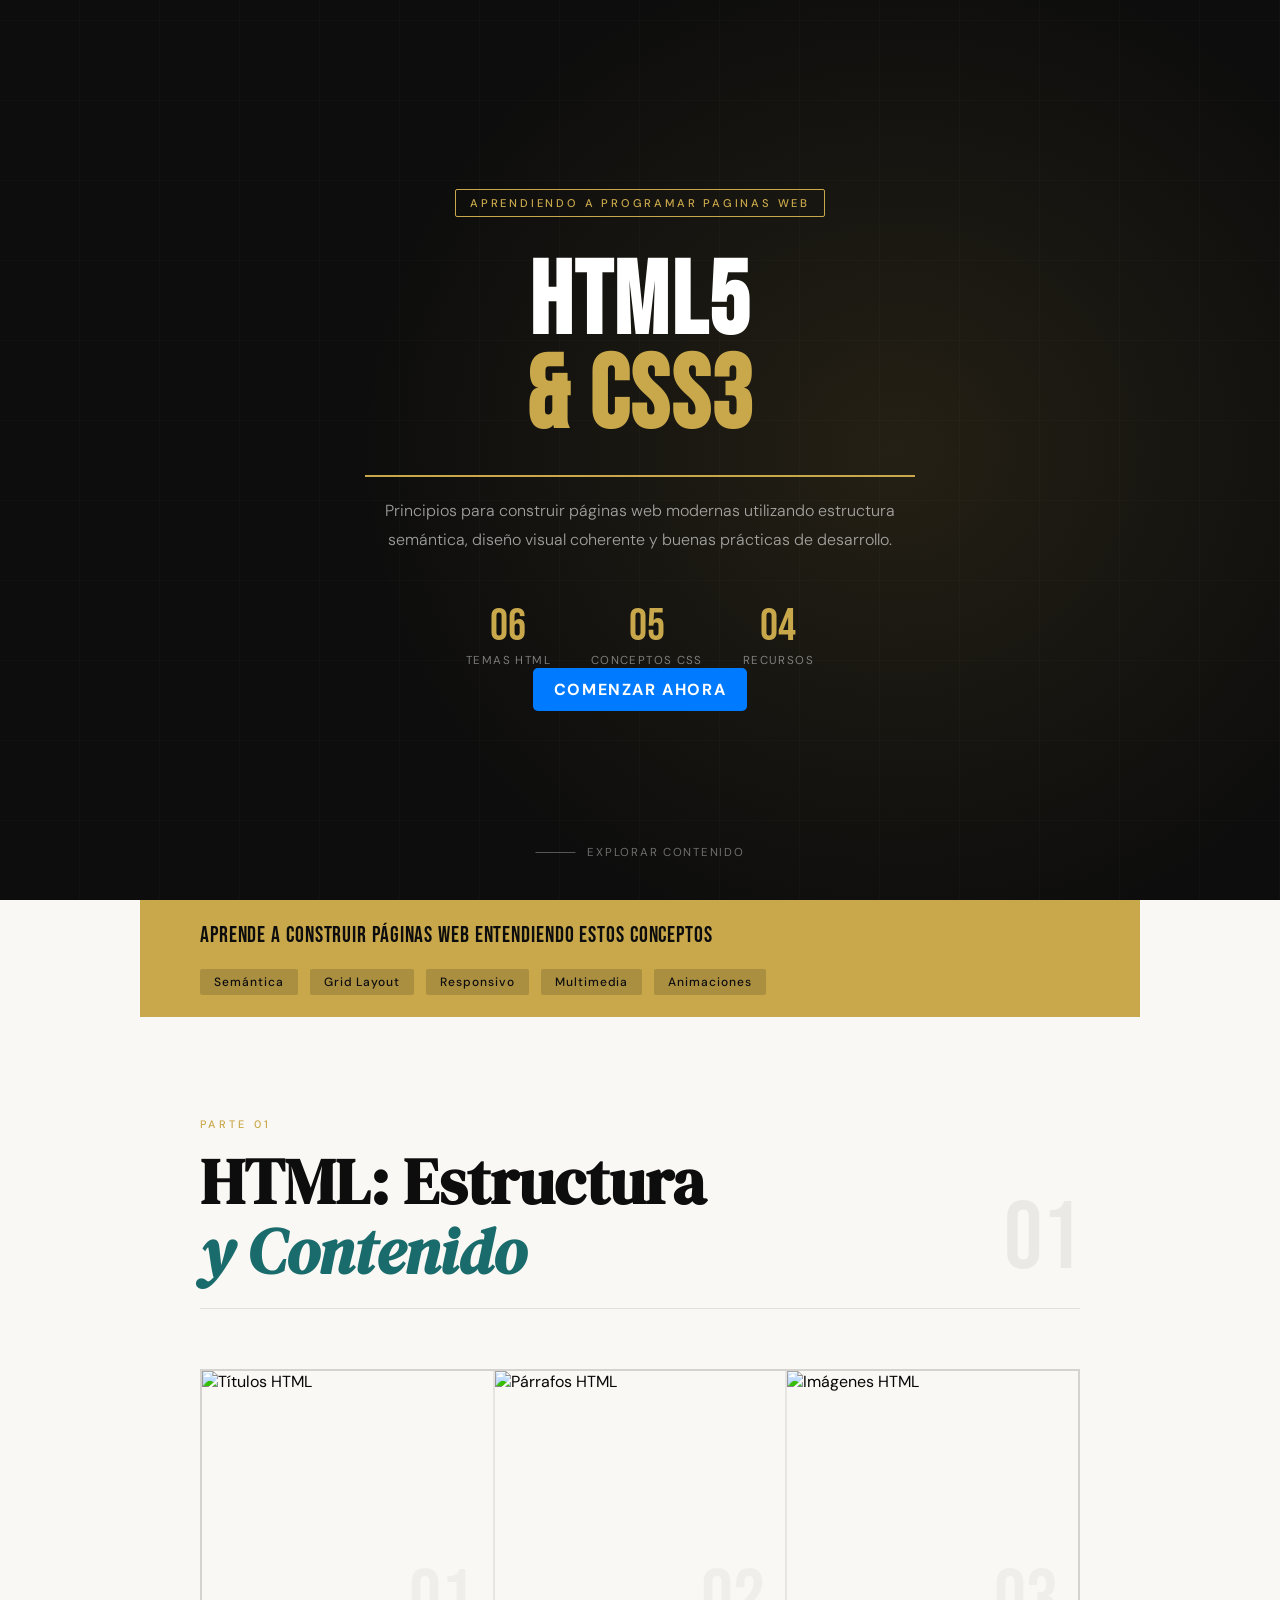
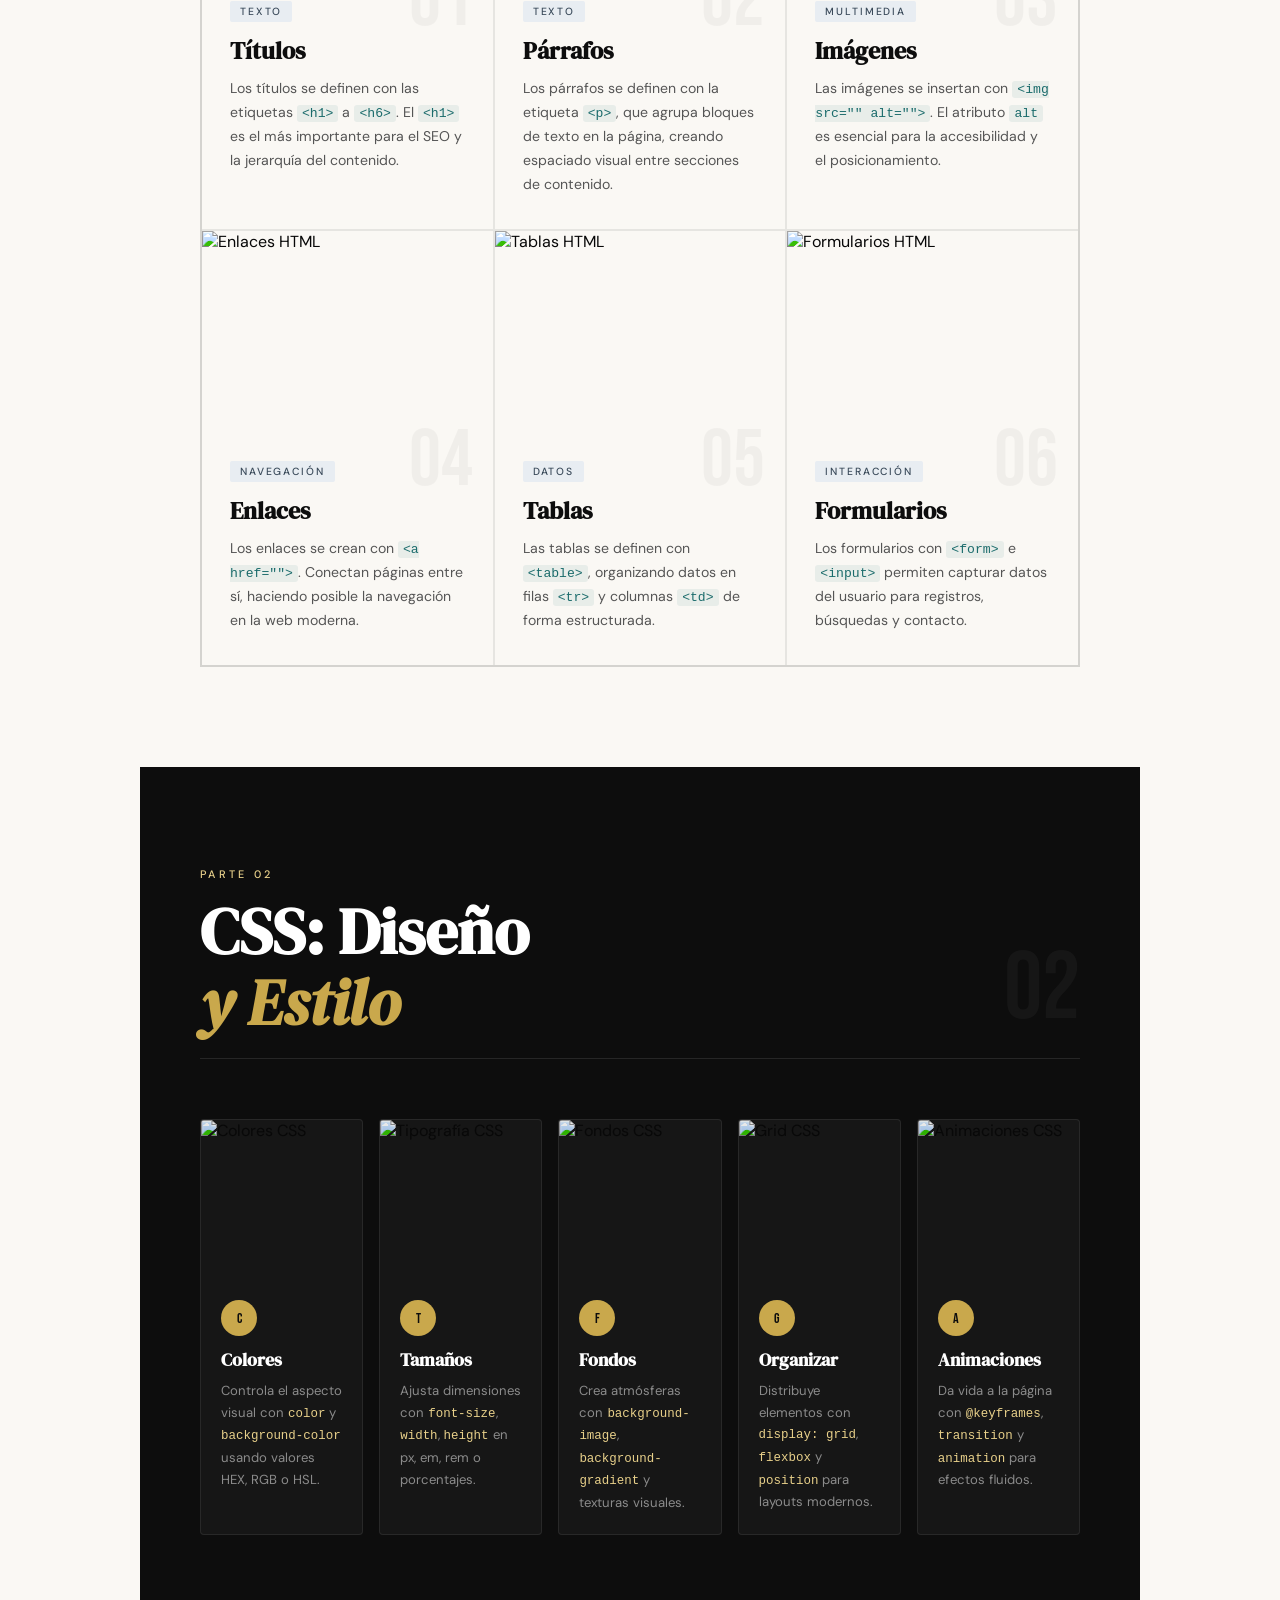
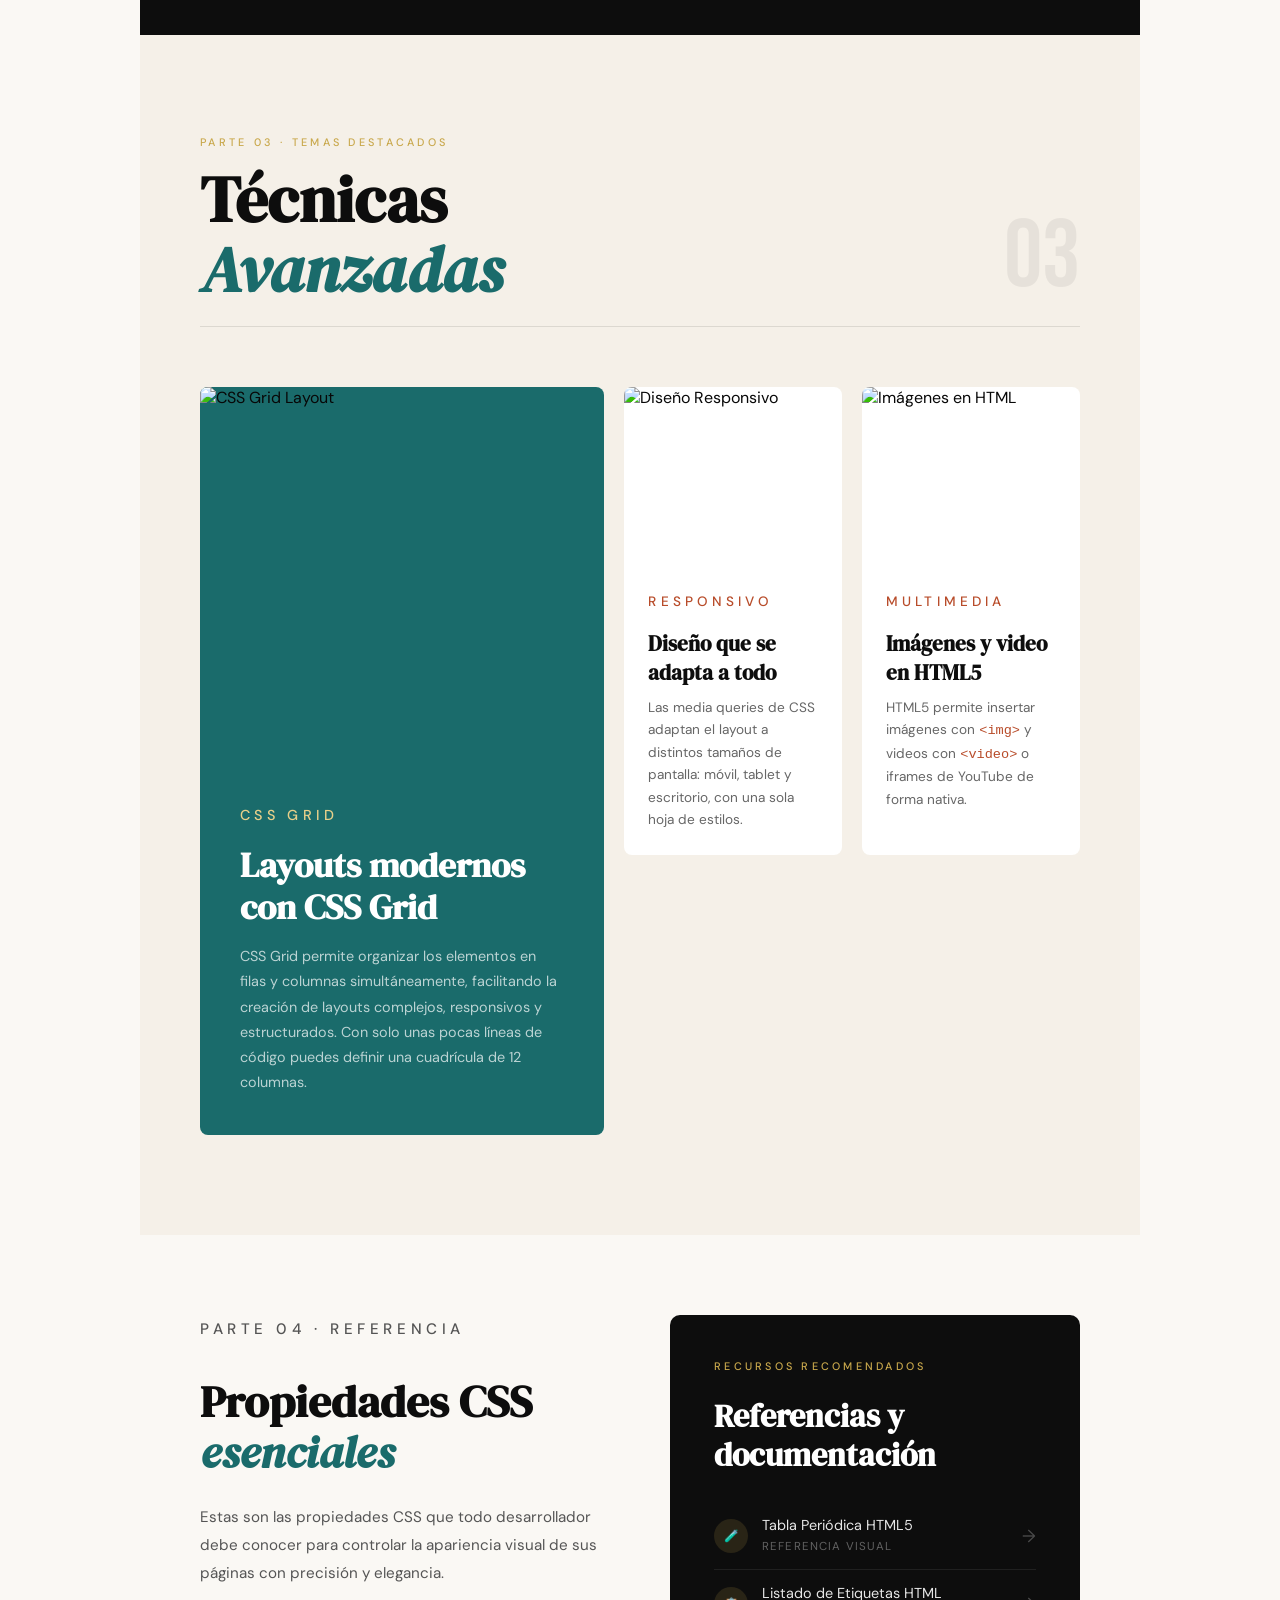
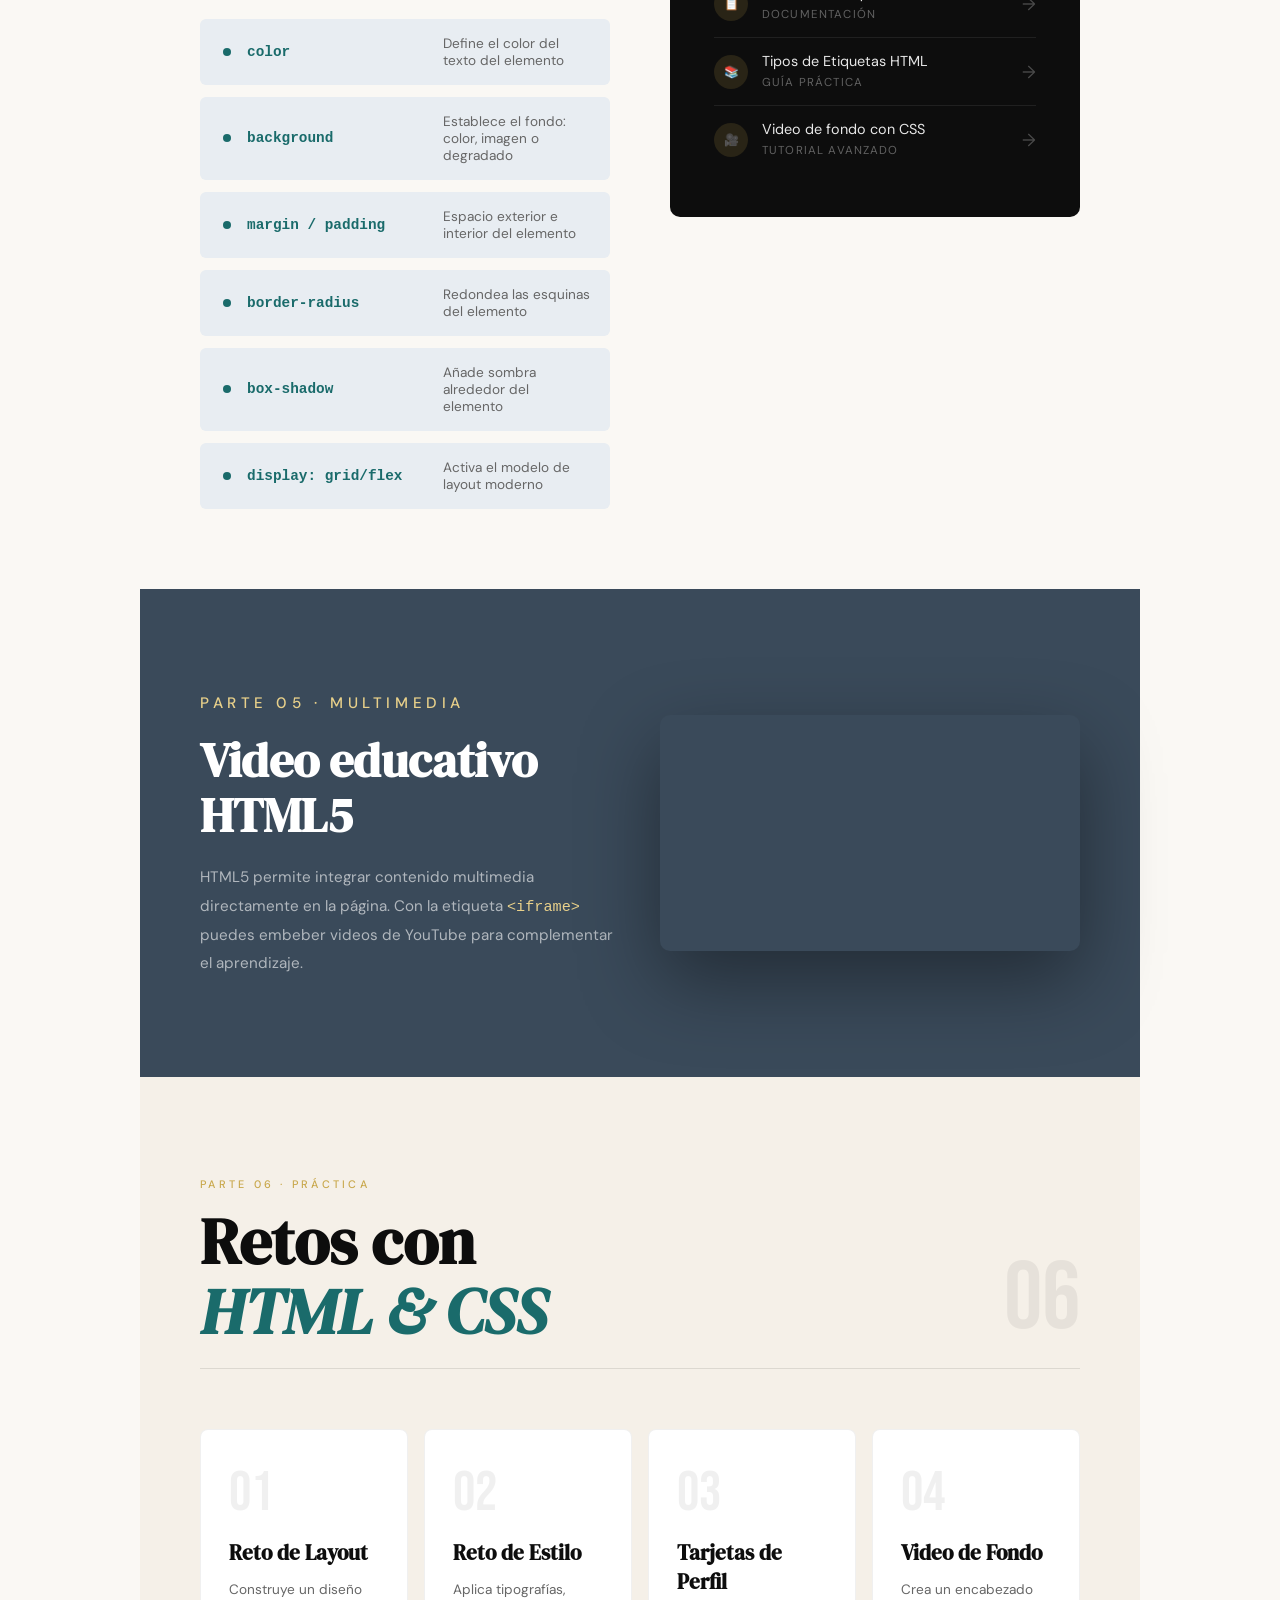
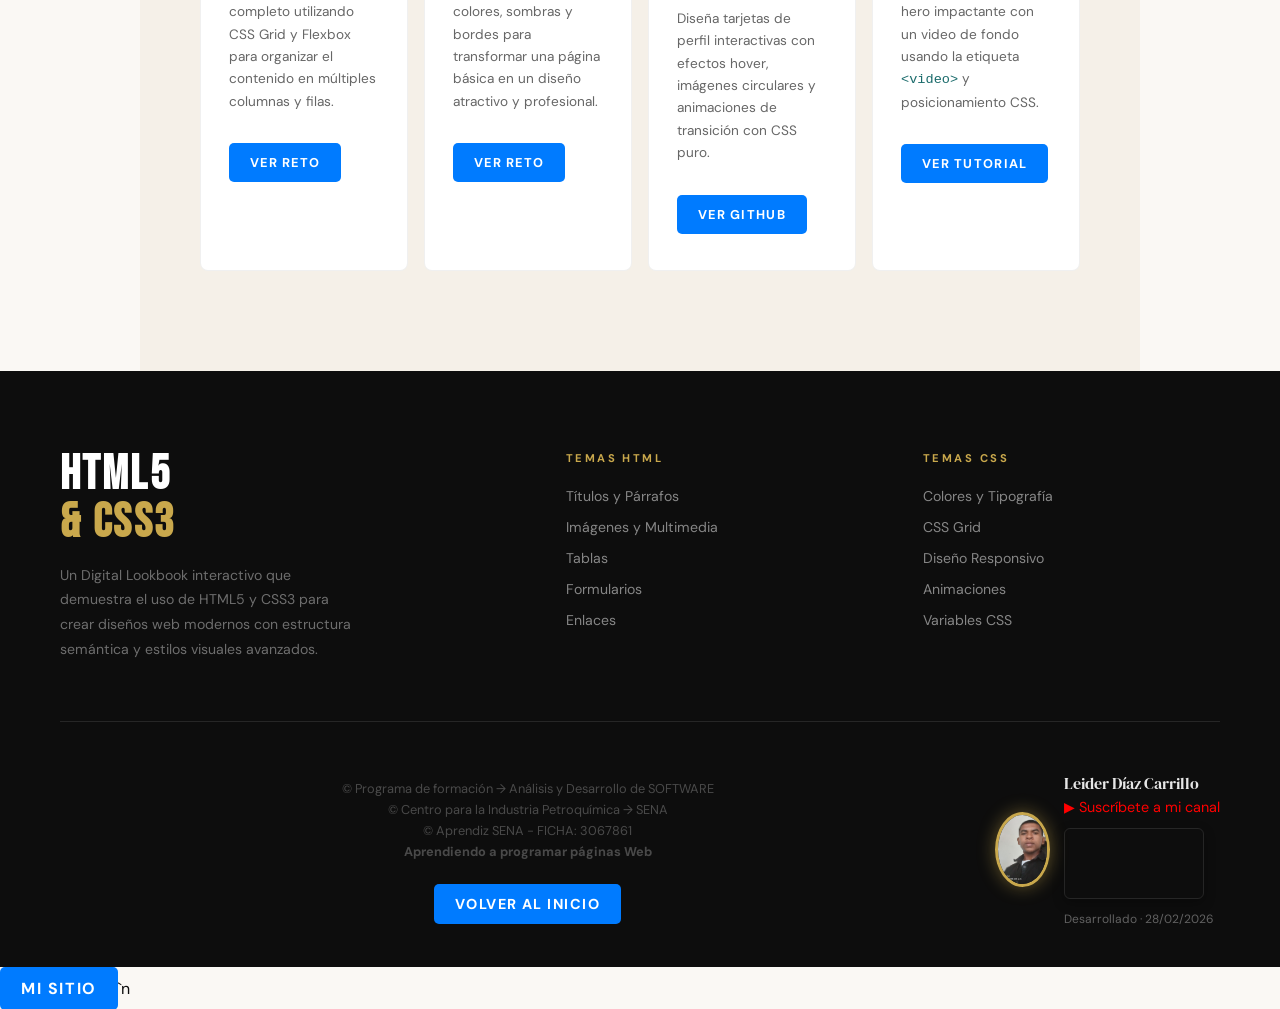
==== commit 80f57c88: "Agregar enlace y estilos de botón" ====
--- a/index.html
+++ b/index.html
@@ -11,7 +11,7 @@
 </head>
 <body>
 
-<header class="hero">
+<header class="hero" id="inicio">
     <div class="hero-text">
         <!-- Contenedor del texto principal del encabezado -->
         <span class="hero-badge">Aprendiendo a programar paginas Web</span>
@@ -23,10 +23,15 @@
             <div class="stat"><span class="stat-num">05</span><span class="stat-label">Conceptos CSS</span></div>
             <div class="stat"><span class="stat-num">04</span><span class="stat-label">Recursos</span></div>
         </div>
+        <!-- Botón interactivo principal -->
+        <a href="#html-section" class="btn">Comenzar ahora</a>
     </div>
     <div class="hero-visual">
-        <!-- Imagen representativa del encabezado -->
-        <img src="https://www.ubelogic.com/wp-content/uploads/2013/01/html+css.jpg" alt="Código web profesional">
+        <!-- Video de fondo (animacion.mp4) -->
+        <video autoplay muted loop playsinline>
+            <source src="css/images/animacion.mp4" type="video/mp4">
+            Tu navegador no soporta videos HTML5.
+        </video>
     </div>
     <div class="hero-scroll"><span class="scroll-line"></span>Explorar contenido</div>
 </header>
@@ -44,7 +49,7 @@
 </div>
 
 <!-- HTML SECTION -->
-<section class="page-section html-section">
+<section id="html-section" class="page-section html-section">
     <div class="section-header">
         <!-- Encabezado de la sección HTML -->
         <div><p class="section-label">Parte 01</p><h2>HTML: Estructura<br><em>y Contenido</em></h2></div>
@@ -117,7 +122,7 @@
         </article>
         <article class="featured-small">
             <img src="https://images.unsplash.com/photo-1616469829167-0bd76a80c913?w=400&auto=format&fit=crop&q=80" alt="Imágenes en HTML">
-            <div class="featured-small-body"><p class="section-label">Multimedia</p><h3>Imágenes y video en HTML5</h3><p>HTML5 permite insertar imágenes con <code style="color:var(--rust);">&lt;img&gt;</code> y videos con <code style="color:var(--rust);">&lt;video&gt;</code> o iframes de YouTube de forma nativa.</p></div>
+            <div class="featured-small-body"><p class="section-label">Multimedia</p><h3>Imágenes y video en HTML5</h3><p>HTML5 permite insertar imágenes con <code>&lt;img&gt;</code> y videos con <code>&lt;video&gt;</code> o iframes de YouTube de forma nativa.</p></div>
         </article>
     </div>
 </section>
@@ -170,10 +175,10 @@
         <span class="section-number">06</span>
     </div>
     <div class="challenges-grid">
-        <article class="challenge-card"><div class="challenge-num">01</div><h3>Reto de Layout</h3><p>Construye un diseño completo utilizando CSS Grid y Flexbox para organizar el contenido en múltiples columnas y filas.</p><a href="https://www.youtube.com/watch?v=oLgtucwjVII" target="_blank" class="challenge-link">Ver reto →</a></article>
-        <article class="challenge-card"><div class="challenge-num">02</div><h3>Reto de Estilo</h3><p>Aplica tipografías, colores, sombras y bordes para transformar una página básica en un diseño atractivo y profesional.</p><a href="https://www.youtube.com/watch?v=sRaVhp96jxM" target="_blank" class="challenge-link">Ver reto →</a></article>
-        <article class="challenge-card"><div class="challenge-num">03</div><h3>Tarjetas de Perfil</h3><p>Diseña tarjetas de perfil interactivas con efectos hover, imágenes circulares y animaciones de transición con CSS puro.</p><a href="https://github.com/parthwebdev/Instagram-Posts/tree/main/Cards/01" target="_blank" class="challenge-link">Ver en GitHub →</a></article>
-        <article class="challenge-card"><div class="challenge-num">04</div><h3>Video de Fondo</h3><p>Crea un encabezado hero impactante con un video de fondo usando la etiqueta <code style="color:var(--teal);">&lt;video&gt;</code> y posicionamiento CSS.</p><a href="https://carontestudio.com/blog/como-poner-un-video-de-fondo-en-html/" target="_blank" class="challenge-link">Ver tutorial →</a></article>
+        <article class="challenge-card"><div class="challenge-num">01</div><h3>Reto de Layout</h3><p>Construye un diseño completo utilizando CSS Grid y Flexbox para organizar el contenido en múltiples columnas y filas.</p><a href="https://www.youtube.com/watch?v=oLgtucwjVII" target="_blank" class="btn btn-sm">Ver reto</a></article>
+        <article class="challenge-card"><div class="challenge-num">02</div><h3>Reto de Estilo</h3><p>Aplica tipografías, colores, sombras y bordes para transformar una página básica en un diseño atractivo y profesional.</p><a href="https://www.youtube.com/watch?v=sRaVhp96jxM" target="_blank" class="btn btn-sm">Ver reto</a></article>
+        <article class="challenge-card"><div class="challenge-num">03</div><h3>Tarjetas de Perfil</h3><p>Diseña tarjetas de perfil interactivas con efectos hover, imágenes circulares y animaciones de transición con CSS puro.</p><a href="https://github.com/parthwebdev/Instagram-Posts/tree/main/Cards/01" target="_blank" class="btn btn-sm">Ver GitHub</a></article>
+        <article class="challenge-card"><div class="challenge-num">04</div><h3>Video de Fondo</h3><p>Crea un encabezado hero impactante con un video de fondo usando la etiqueta <code style="color:var(--teal);">&lt;video&gt;</code> y posicionamiento CSS.</p><a href="https://carontestudio.com/blog/como-poner-un-video-de-fondo-en-html/" target="_blank" class="btn btn-sm">Ver tutorial</a></article>
     </div>
 </section>
 
@@ -209,12 +214,14 @@
         </div>
     </div>
     <div class="footer-bottom">
-        <div class="footer-info-left" style="text-align: center; flex: 1;">
+        <div class="footer-info-left">
             <!-- Información del programa y créditos del autor -->
             <p>© Programa de formación &#8594; Análisis y Desarrollo de SOFTWARE</p>
             <p>© Centro para la Industria Petroquímica &#8594; SENA </p>
             <p>© Aprendiz SENA - FICHA: 3067861</p>
             <p><strong>Aprendiendo a programar páginas Web</strong></p>
+            <!-- Botón para volver al inicio -->
+            <a href="#inicio" class="btn footer-back-btn">Volver al inicio</a>
         </div>
 
         <div class="footer-author">
@@ -224,14 +231,30 @@
             </div>
             <div class="author-info">
                 <span>Leider Díaz Carrillo</span>
-                <a href="https://youtube.com/@mensajesfinales?si=cID6jwKqknLkusU9" target="_blank" rel="noopener noreferrer" style="text-decoration: none; color: #FF0000; display: block; font-size: 0.9em; margin: 4px 0;">
+                <a href="https://youtube.com/@mensajesfinales?si=cID6jwKqknLkusU9" target="_blank" rel="noopener noreferrer" class="author-yt-link">
                     ▶ Suscríbete a mi canal
                 </a>
+                <!-- Video de suscripción (Segundo video) -->
+                <video class="footer-mini-video" autoplay muted loop playsinline>
+                    <source src="css/images/subcribete.mp4" type="video/mp4">
+                </video>
                 <small>Desarrollado · 28/02/2026</small>
             </div>
         </div>
     </div>
 </footer>
 <!-- FIN DEL PIE DE PÁGINA -->
-</body>
-</html>+
+<!-- Script para asegurar que AMBOS videos se reproduzcan automáticamente -->
+<script>
+    document.addEventListener('DOMContentLoaded', function() {
+        // Selecciona todos los videos de la página (el del header y el del footer)
+        var videos = document.querySelectorAll('video');
+        videos.forEach(function(video) {
+            video.muted = true; // Asegura que estén silenciados para permitir autoplay
+            video.play().catch(function(e) { console.log("Error al reproducir video:", e); });
+        });
+    });
+</script>
+<a href="https://tusitio.com" target="_blank" class="btn">Mi sitio</a>`n</body>
+</html>
--- a/css/style.css
+++ b/css/style.css
@@ -14,33 +14,77 @@
 }
 
 *, *::before, *::after { box-sizing: border-box; margin: 0; padding: 0; }
-html { scroll-behavior: smooth; }
+html { scroll-behavior: smooth; overflow-x: hidden; }
 body { background: var(--paper); font-family: var(--font-body); color: var(--ink); overflow-x: hidden; }
 
+/* make all block-level containers respect parent width */
+.container, section, header, footer {
+    max-width: 100%;
+}
+
+
+/* ─── BOTONES INTERACTIVOS ─── */
+.btn {
+    display: inline-block;
+    padding: 12px 28px;
+    background: var(--gold);
+    color: var(--ink);
+    font-family: var(--font-body);
+    font-weight: 700;
+    text-decoration: none;
+    text-transform: uppercase;
+    letter-spacing: 0.1em;
+    border-radius: 4px;
+    transition: all 0.3s cubic-bezier(0.25, 0.8, 0.25, 1);
+    border: 1px solid transparent;
+    cursor: pointer;
+}
+.btn:hover { background: var(--ink); color: var(--gold); transform: translateY(-4px); box-shadow: 0 10px 20px rgba(0,0,0,0.15); border-color: var(--gold); }
+.btn:active { transform: translateY(-1px); }
+.btn-sm { font-size: 0.8rem; padding: 8px 16px; margin-top: 10px; }
+
 /* ─── HERO ─── */
-.hero { min-height: 100vh; background: var(--ink); display: grid; grid-template-columns: 1fr 1fr; position: relative; overflow: hidden; }
+.hero { min-height: 100vh; background: var(--ink); display: grid; place-items: center; position: relative; overflow: hidden; width: 100%; }
 .hero::before {
     content: ''; position: absolute; inset: 0;
     background: radial-gradient(ellipse 60% 80% at 70% 50%, rgba(201,168,76,0.12) 0%, transparent 70%),
                 repeating-linear-gradient(0deg, transparent, transparent 79px, rgba(255,255,255,0.03) 80px),
                 repeating-linear-gradient(90deg, transparent, transparent 79px, rgba(255,255,255,0.03) 80px);
-    pointer-events: none; z-index: 1;
-}
-.hero-text { padding: 80px 60px; display: flex; flex-direction: column; justify-content: center; position: relative; z-index: 2; }
+    pointer-events: none; z-index: 2;
+}
+.hero-visual video { min-width: 100%; min-height: 100%; object-fit: cover; }
+
+.hero-text {
+    padding: 80px 60px;
+    display: flex;
+    flex-direction: column;
+    justify-content: center;
+    align-items: center;
+    text-align: center;
+    position: relative;
+    z-index: 3;
+}
 .hero-badge { display: inline-block; font-size: 0.7rem; font-weight: 500; letter-spacing: 0.25em; text-transform: uppercase; color: var(--gold); border: 1px solid var(--gold); padding: 6px 14px; border-radius: 2px; margin-bottom: 40px; width: fit-content; }
 .hero h1 { font-family: var(--font-display); font-size: clamp(4rem, 8vw, 9rem); line-height: 0.92; color: #fff; letter-spacing: 0.02em; margin-bottom: 30px; }
 .hero h1 span { color: var(--gold); display: block; }
-.hero-desc { font-size: 1rem; font-weight: 300; color: rgba(255,255,255,0.6); line-height: 1.8; max-width: 420px; margin-bottom: 50px; border-left: 2px solid var(--gold); padding-left: 20px; }
-.hero-stats { display: flex; gap: 40px; }
+.hero-desc { font-size: 1rem; font-weight: 300; color: rgba(255,255,255,0.6); line-height: 1.8; max-width: 550px; margin-bottom: 50px; border-left: none; padding-left: 0; border-top: 2px solid var(--gold); padding-top: 20px; }
+.hero-stats { display: flex; gap: 40px; justify-content: center; }
 .stat { display: flex; flex-direction: column; }
 .stat-num { font-family: var(--font-display); font-size: 2.8rem; color: var(--gold); line-height: 1; }
 .stat-label { font-size: 0.72rem; letter-spacing: 0.12em; text-transform: uppercase; color: rgba(255,255,255,0.45); margin-top: 4px; }
-.hero-visual { position: relative; z-index: 2; overflow: hidden; }
+.hero-visual {
+    position: absolute;
+    inset: 0;
+    width: 100%;
+    height: 100%;
+    z-index: 1;
+    overflow: hidden;
+}
 
 /* ✅ IMAGEN HERO CON MÁS COLOR */
-.hero-visual img { width: 100%; height: 100%; object-fit: cover; opacity: 0.85; filter: saturate(1.4) contrast(1.1); }
+.hero-visual img, .hero-visual video { width: 100%; height: 100%; object-fit: cover; opacity: 0.85; filter: saturate(1.4) contrast(1.1); }
 .hero-visual::after { content: ''; position: absolute; inset: 0; background: linear-gradient(135deg, var(--ink) 0%, transparent 50%); }
-.hero-scroll { position: absolute; bottom: 40px; left: 60px; display: flex; align-items: center; gap: 12px; z-index: 3; color: rgba(255,255,255,0.4); font-size: 0.72rem; letter-spacing: 0.15em; text-transform: uppercase; }
+.hero-scroll { position: absolute; bottom: 40px; left: 50%; transform: translateX(-50%); display: flex; align-items: center; gap: 12px; z-index: 3; color: rgba(255,255,255,0.4); font-size: 0.72rem; letter-spacing: 0.15em; text-transform: uppercase; }
 .scroll-line { width: 40px; height: 1px; background: rgba(255,255,255,0.3); }
 
 /* ─── LABELS ─── */
@@ -53,8 +97,16 @@
 .topic-tag { background: rgba(0,0,0,0.15); color: var(--ink); padding: 5px 14px; border-radius: 2px; font-size: 0.75rem; font-weight: 500; letter-spacing: 0.08em; }
 
 /* ─── SECTIONS ─── */
-.page-section { padding: 100px 60px; }
+.page-section { padding: 100px 60px; max-width: 1000px; margin: 0 auto; }
 .section-header { display: flex; align-items: flex-end; justify-content: space-between; margin-bottom: 60px; padding-bottom: 20px; border-bottom: 1px solid rgba(0,0,0,0.1); }
+
+/* ensure all main containers are centered */
+.intro-strip, .tools-section, .featured-section, .media-section, .challenges-section, .resources-box {
+    max-width: 1000px;
+    margin: 0 auto;
+}
+
+.hero-text { text-align: center; }
 .section-header h2 { font-family: var(--font-serif); font-size: clamp(2.5rem, 5vw, 4rem); line-height: 1.1; color: var(--ink); }
 .section-header h2 em { color: var(--teal); font-style: italic; }
 .section-number { font-family: var(--font-display); font-size: 6rem; color: rgba(0,0,0,0.06); line-height: 1; }
@@ -73,7 +125,7 @@
 .concept-img-wrap { height: 200px; overflow: hidden; }
 
 /* ✅ IMÁGENES DE CONCEPTOS CON MÁS COLOR */
-.concept-img-wrap img { width: 100%; height: 100%; object-fit: cover; transition: transform 0.6s ease, opacity 0.4s ease; filter: saturate(1.5) contrast(1.05); }
+.concept-img-wrap img { width: 100%; height: 100%; object-fit: cover; transition: transform 0.6s ease, opacity 0.4s ease; filter: saturate(1.5) contrast(1.05); animation: imageFloat 6s ease-in-out infinite; animation-delay: 1s; }
 .concept-card:hover .concept-img-wrap img { transform: scale(1.05); }
 .concept-body { padding: 28px 28px 32px; position: relative; }
 .concept-number { font-family: var(--font-display); font-size: 5rem; color: rgba(0,0,0,0.04); position: absolute; top: -10px; right: 20px; line-height: 1; transition: color 0.4s ease; }
@@ -83,6 +135,13 @@
 .concept-body code { font-family: 'Courier New', monospace; font-size: 0.82rem; color: var(--teal); background: rgba(26,107,107,0.08); padding: 1px 5px; border-radius: 3px; transition: color 0.4s ease; }
 
 /* ─── CSS SECTION ─── */
+/* Animación suave para imágenes */
+@keyframes imageFloat {
+    0% { transform: translateY(0); }
+    50% { transform: translateY(-8px); }
+    100% { transform: translateY(0); }
+}
+
 .css-section { background: var(--ink); }
 .css-section .section-header h2 { color: #fff; }
 .css-section .section-header h2 em { color: var(--gold); }
@@ -95,7 +154,7 @@
 .css-card-img { height: 160px; overflow: hidden; }
 
 /* ✅ IMÁGENES CSS CARDS CON MÁS COLOR */
-.css-card-img img { width: 100%; height: 100%; object-fit: cover; opacity: 0.9; filter: saturate(1.6) contrast(1.05); transition: all 0.4s ease; }
+.css-card-img img { width: 100%; height: 100%; object-fit: cover; opacity: 0.9; filter: saturate(1.6) contrast(1.05); transition: all 0.4s ease; animation: imageFloat 6s ease-in-out infinite; }
 .css-card:hover .css-card-img img { opacity: 1; filter: saturate(2) contrast(1.1); transform: scale(1.08); }
 .css-card-body { padding: 20px; }
 .css-icon { width: 36px; height: 36px; background: var(--gold); border-radius: 50%; display: flex; align-items: center; justify-content: center; font-family: var(--font-display); font-size: 0.9rem; color: var(--ink); margin-bottom: 12px; }
@@ -118,11 +177,12 @@
 .featured-small:hover { box-shadow: 0 16px 40px rgba(0,0,0,0.12); }
 
 /* ✅ IMÁGENES FEATURED SMALL CON MÁS COLOR */
-.featured-small img { width: 100%; height: 180px; object-fit: cover; filter: saturate(1.5) contrast(1.05); }
+.featured-small img { width: 100%; height: 180px; object-fit: cover; filter: saturate(1.5) contrast(1.05); animation: imageFloat 6s ease-in-out infinite; animation-delay: 2s; }
 .featured-small-body { padding: 24px; flex: 1; }
 .featured-small-body .section-label { color: var(--rust); }
 .featured-small-body h3 { font-family: var(--font-serif); font-size: 1.3rem; margin-bottom: 10px; color: var(--ink); }
 .featured-small-body p { font-size: 0.85rem; color: #666; line-height: 1.65; }
+.featured-small-body p code { color: var(--rust); }
 
 /* ─── TOOLS ─── */
 .tools-section { background: var(--paper); padding: 80px 60px; }
@@ -154,6 +214,51 @@
 .media-grid { display: grid; grid-template-columns: 1fr 1fr; gap: 40px; align-items: center; }
 .media-text .section-label { color: var(--gold-light); }
 .media-text h2 { font-family: var(--font-serif); font-size: 3rem; color: #fff; line-height: 1.15; margin-bottom: 20px; }
+
+/* ─── RESPONSIVE HELPERS ─── */
+img, video, iframe { max-width: 100%; height: auto; }
+
+/* ajuste de contenedores para móviles */
+@media (max-width: 1024px) {
+    .hero-text { padding: 60px 40px; }
+    .intro-strip { padding: 22px 40px; }
+    .page-section { padding: 80px 40px; }
+    .tools-inner { grid-template-columns: 1fr; gap: 40px; }
+    .featured-grid { grid-template-columns: 1fr; }
+    .tools-section .resources-box { margin-top: 40px; }
+    .media-grid { grid-template-columns: 1fr; }
+    .challenges-grid { display: grid; grid-template-columns: 1fr; gap: 20px; }
+    .css-grid { grid-template-columns: repeat(2,1fr); }
+    .concepts-grid { grid-template-columns: repeat(2,1fr); }
+}
+
+@media (max-width: 768px) {
+    .hero-text { padding: 50px 30px; }
+    .intro-strip { padding: 22px 30px; flex-direction: column; text-align: center; }
+    .intro-strip p { margin-bottom: 12px; }
+    .tools-inner { padding: 0 20px; justify-items: center; }
+    .footer-top, .footer-bottom { flex-direction: column; text-align: center; }
+    .footer-col { margin: 20px 0; }
+    .css-grid { grid-template-columns: 1fr; }
+    .concepts-grid { grid-template-columns: 1fr; }
+    .featured-main { min-height: auto; }
+    .featured-main-body { padding: 20px; }
+    .featured-small img { height: auto; }
+    .page-section, .intro-strip, .tools-section, .featured-section, .media-section, .challenges-section { padding-left: 20px; padding-right: 20px; }
+}
+
+@media (max-width: 480px) {
+    .hero h1 { font-size: clamp(3rem, 10vw, 6rem); }
+    .hero-desc { font-size: 0.9rem; }
+    .btn { padding: 10px 20px; font-size: 0.9rem; }
+    .section-header { flex-direction: column; align-items: flex-start; }
+    .section-number { display: none; }
+    .footer-info-left, .footer-author { width: 100%; }
+    /* ensure no extra horizontal scroll from elements with padding/margin */
+    body, html { padding: 0; margin: 0; }
+    .intro-strip, .page-section, .tools-section, .media-section, .featured-section { padding-left: 20px; padding-right: 20px; }
+}
+
 .media-text p { font-size: 0.95rem; color: rgba(255,255,255,0.6); line-height: 1.85; }
 .video-wrapper { border-radius: 10px; overflow: hidden; box-shadow: 0 30px 80px rgba(0,0,0,0.4); aspect-ratio: 16/9; }
 .video-wrapper iframe { width: 100%; height: 100%; border: none; display: block; }
@@ -169,7 +274,7 @@
 .challenge-card h3 { font-family: var(--font-serif); font-size: 1.3rem; margin-bottom: 12px; color: var(--ink); }
 .challenge-card p { font-size: 0.85rem; color: #666; line-height: 1.65; margin-bottom: 20px; }
 .challenge-link { display: inline-flex; align-items: center; gap: 8px; color: var(--teal); text-decoration: none; font-size: 0.8rem; font-weight: 500; letter-spacing: 0.06em; transition: gap 0.25s ease; }
-.challenge-link:hover { gap: 14px; }
+.challenge-link:hover { gap: 14px; color: var(--ink); }
 
 /* ════ FOOTER ════ */
 .main-footer { background: var(--ink); padding: 80px 60px 40px; }
@@ -184,6 +289,11 @@
 .footer-col a:hover { color: #fff; }
 
 .footer-bottom { display: flex; align-items: center; justify-content: space-between; padding-top: 10px; }
+.footer-info-left { text-align: center; flex: 1; }
+.footer-back-btn { margin-top: 20px; font-size: 0.9rem; }
+.author-yt-link { text-decoration: none; color: #FF0000; display: block; font-size: 0.9em; margin: 4px 0; transition: transform 0.2s ease; }
+.author-yt-link:hover { transform: translateX(4px); }
+.footer-mini-video { width: 100%; max-width: 140px; border-radius: 6px; margin: 8px 0; border: 1px solid rgba(255,255,255,0.1); box-shadow: 0 4px 12px rgba(0,0,0,0.3); }
 .footer-info-left p { font-size: 0.8rem; color: rgba(255,255,255,0.25); margin: 4px 0; }
 .footer-author { display: flex; align-items: center; gap: 14px; }
 
@@ -215,7 +325,6 @@
 }
 @media (max-width: 768px) {
     .hero { grid-template-columns: 1fr; }
-    .hero-visual { display: none; }
     .page-section { padding: 60px 24px; }
     .concepts-grid { grid-template-columns: 1fr; }
     .css-grid { grid-template-columns: repeat(2, 1fr); }
@@ -228,3 +337,7 @@
     .intro-strip { padding: 22px 24px; }
     .main-footer { padding: 60px 24px 30px; }
 }
+
+.btn { background-color:#007bff;color:white;padding:10px 20px;text-decoration:none;border-radius:5px; }
+
+.btn:hover { background-color:#0056b3; }
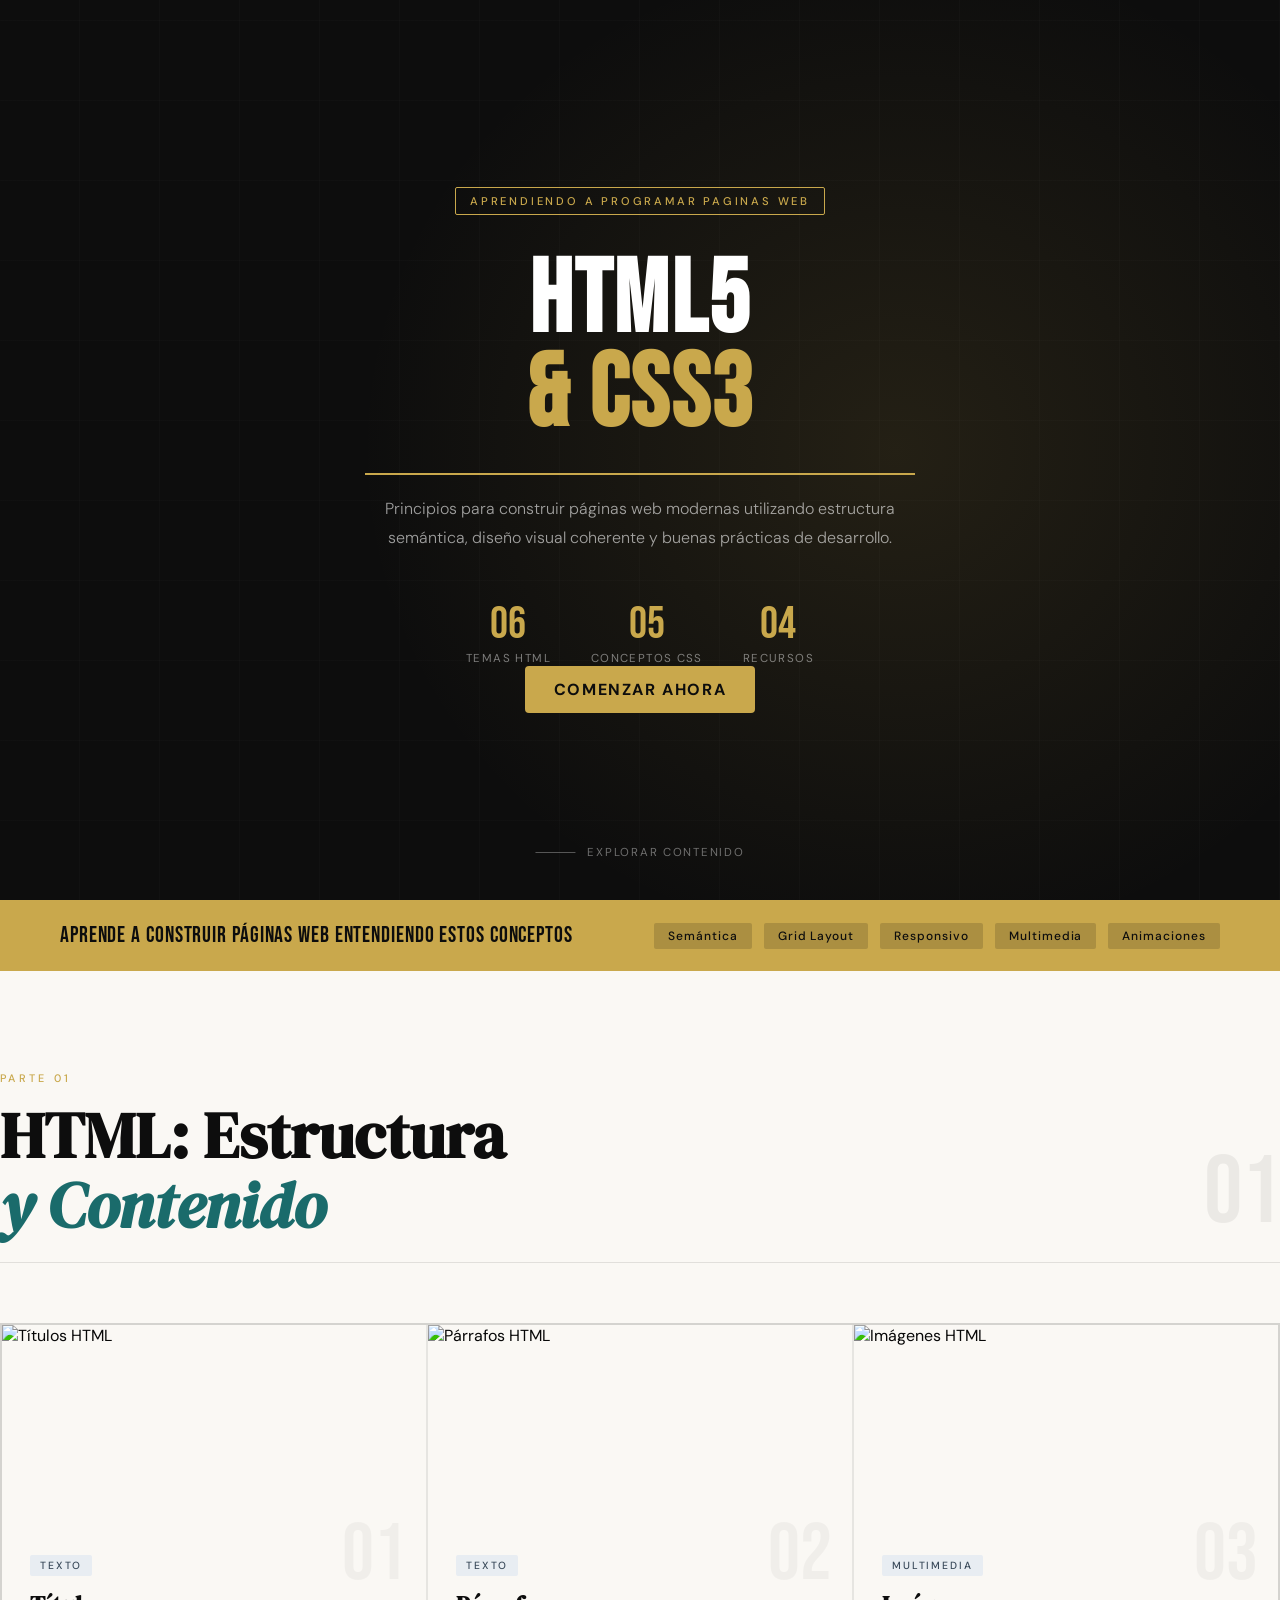
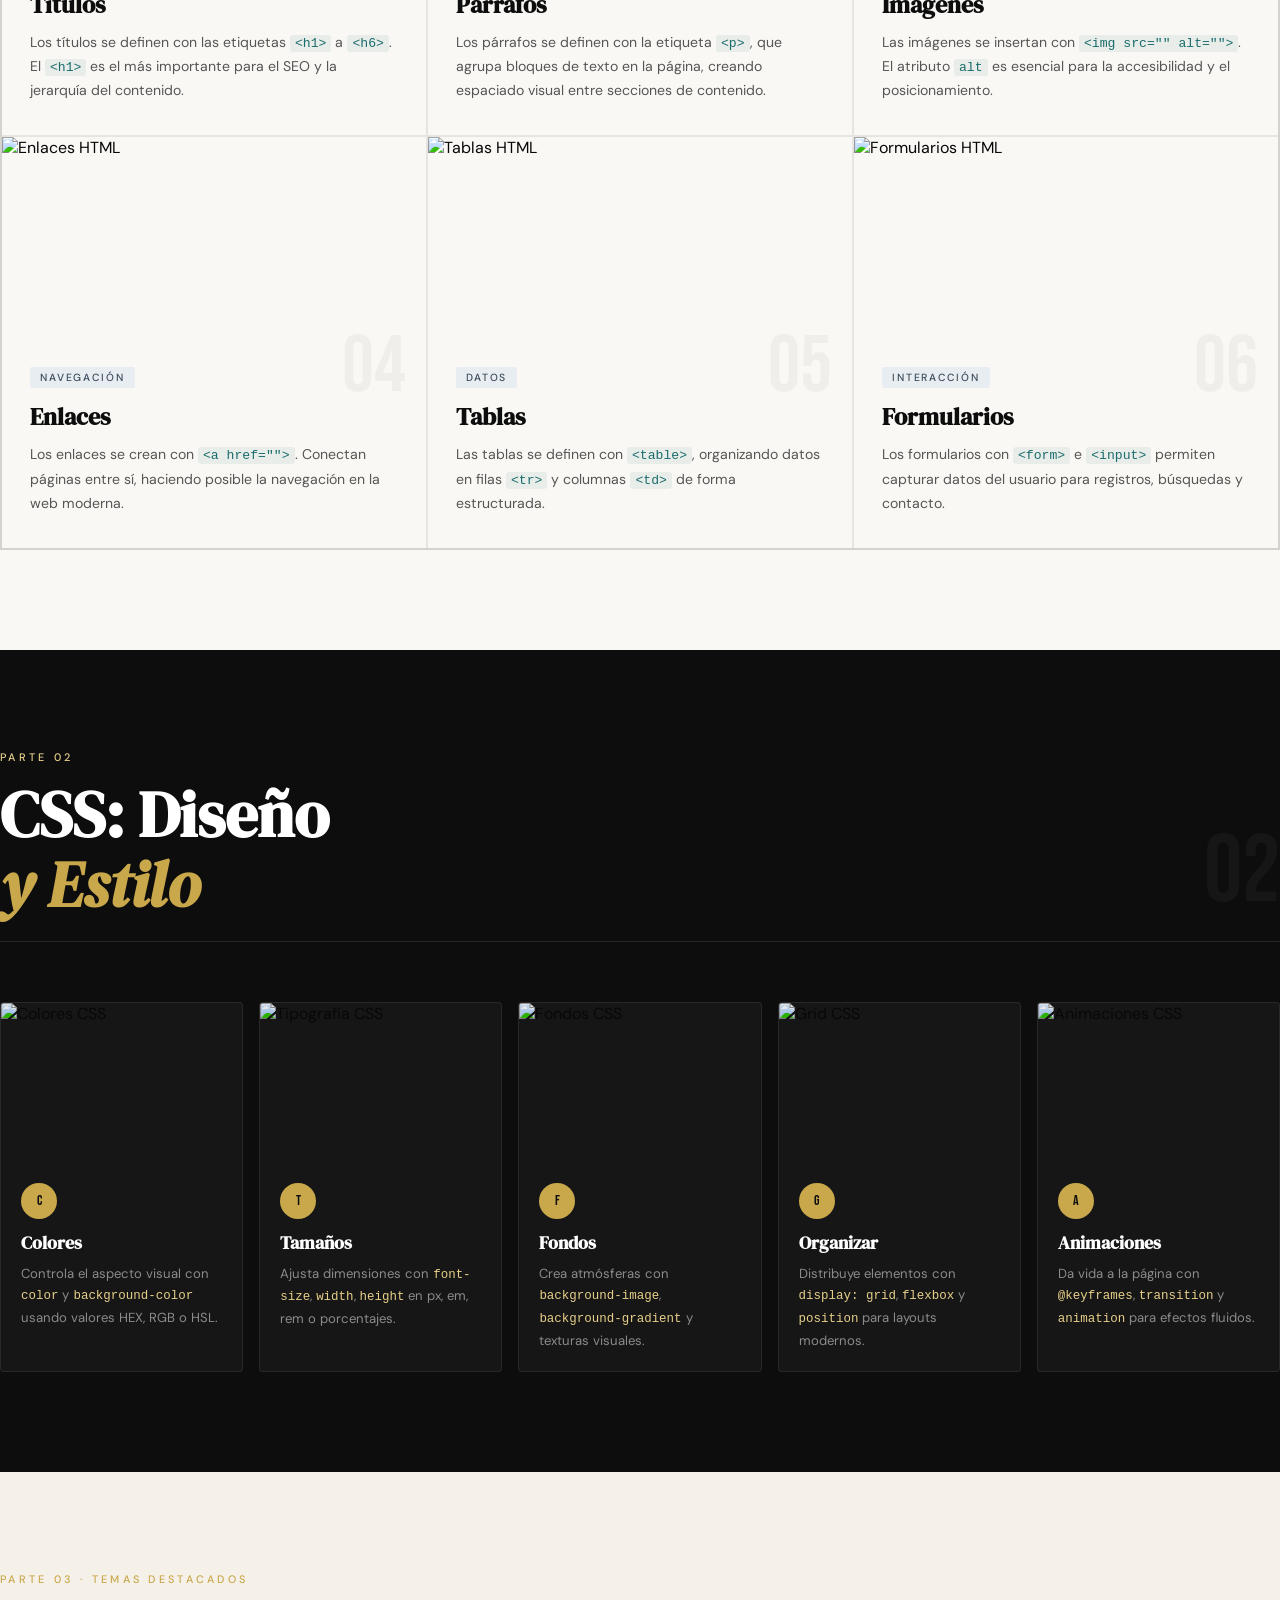
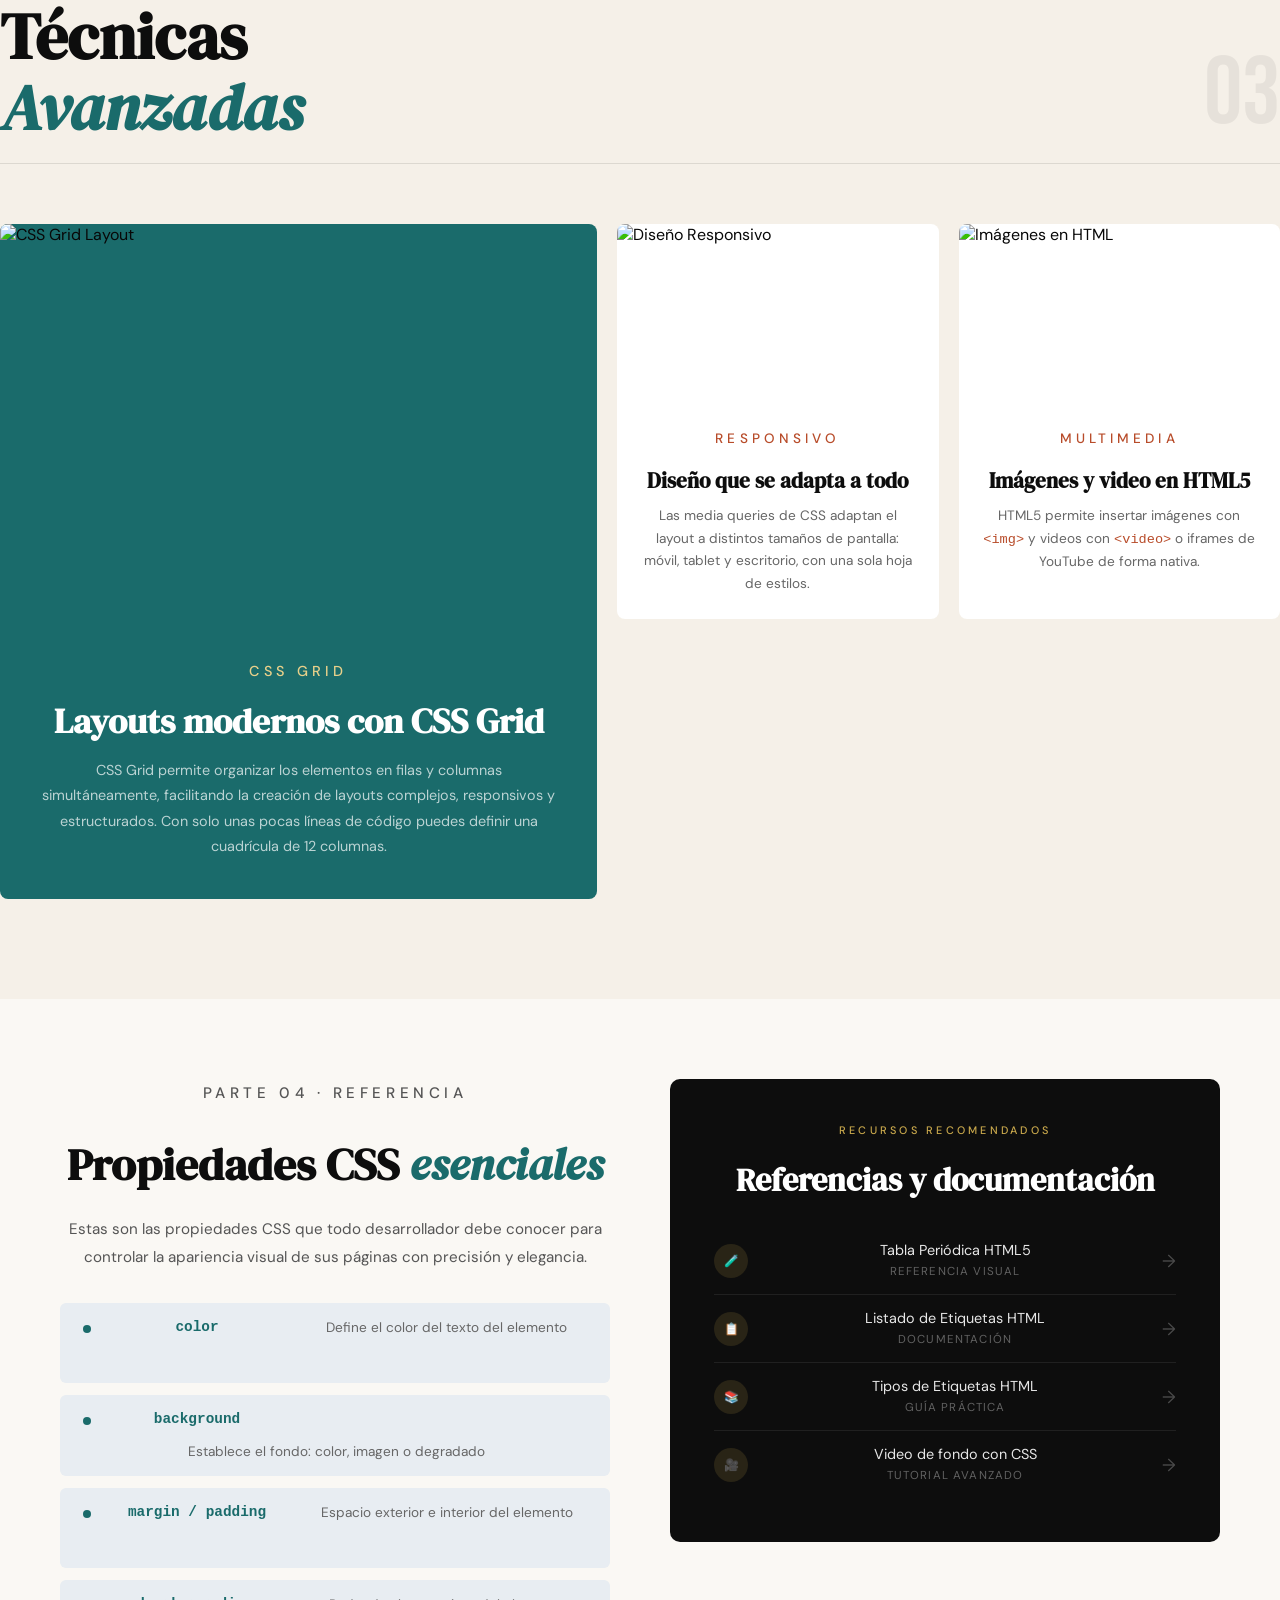
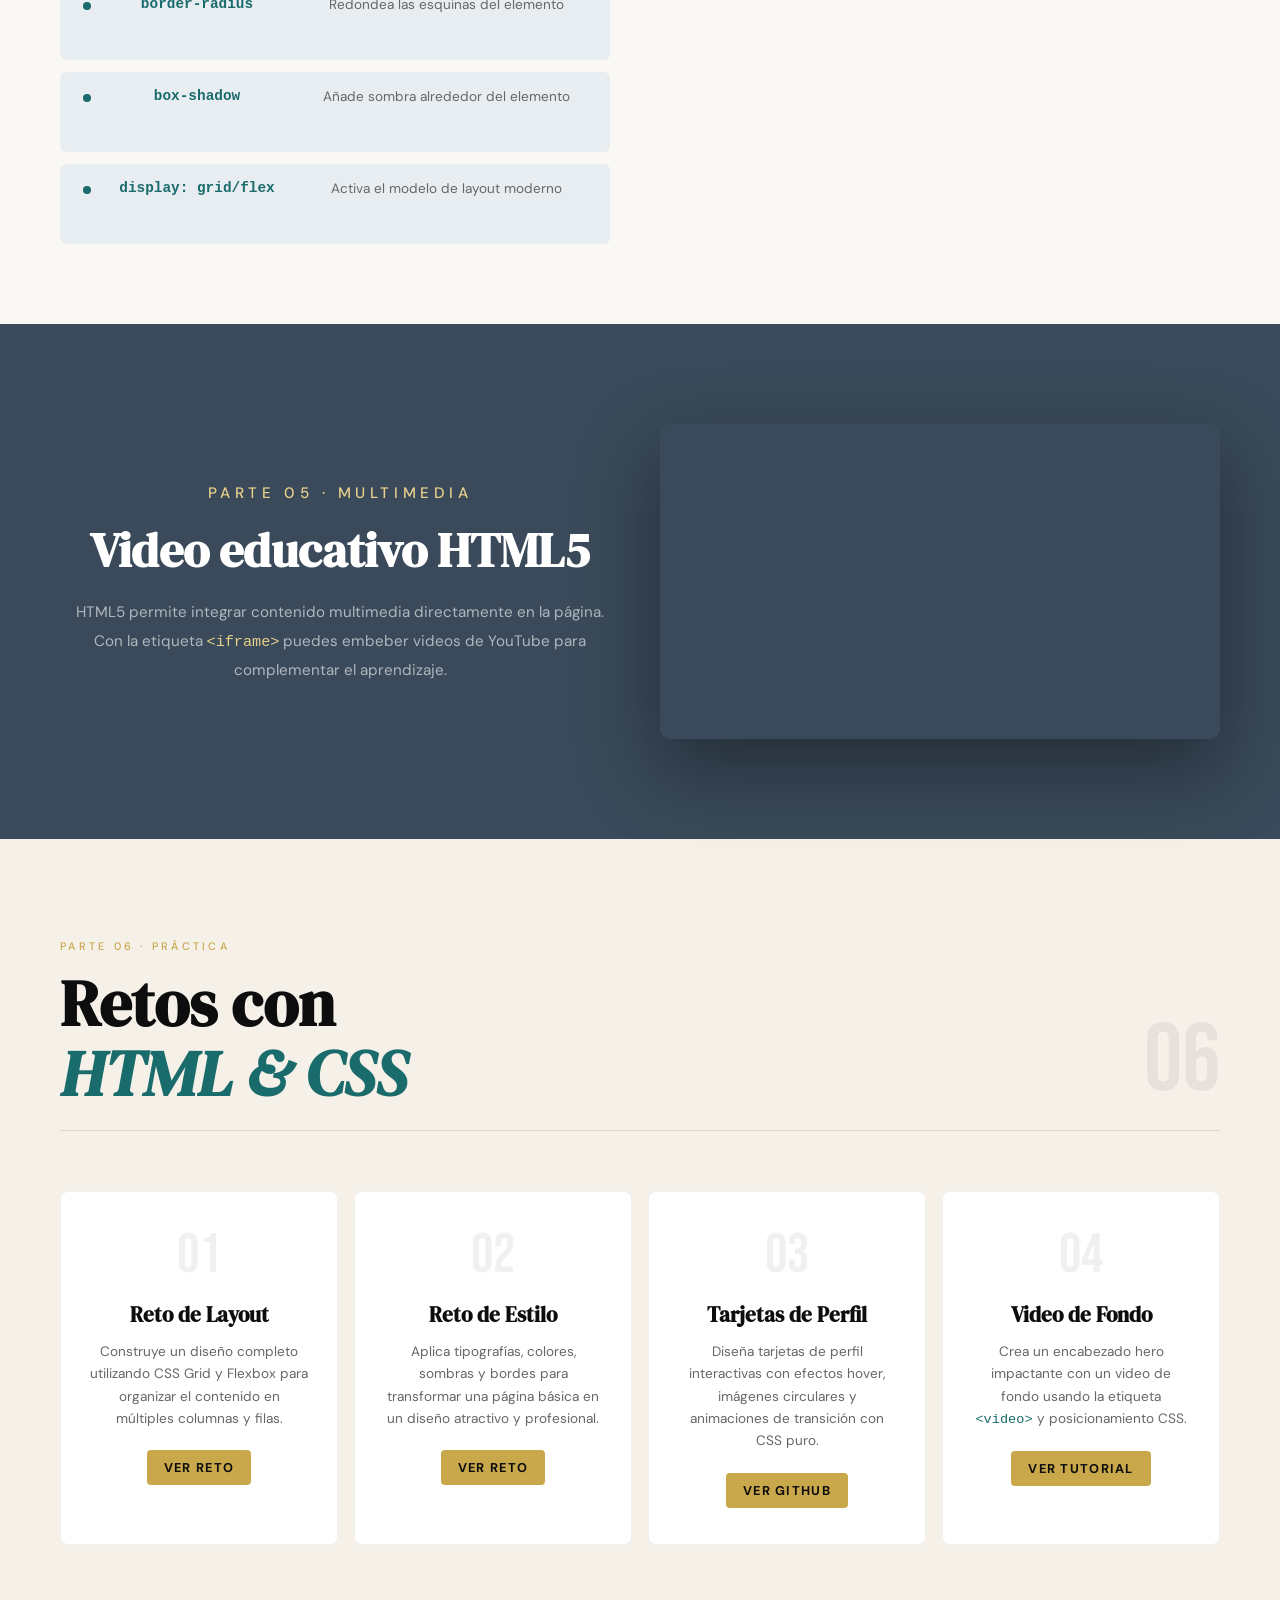
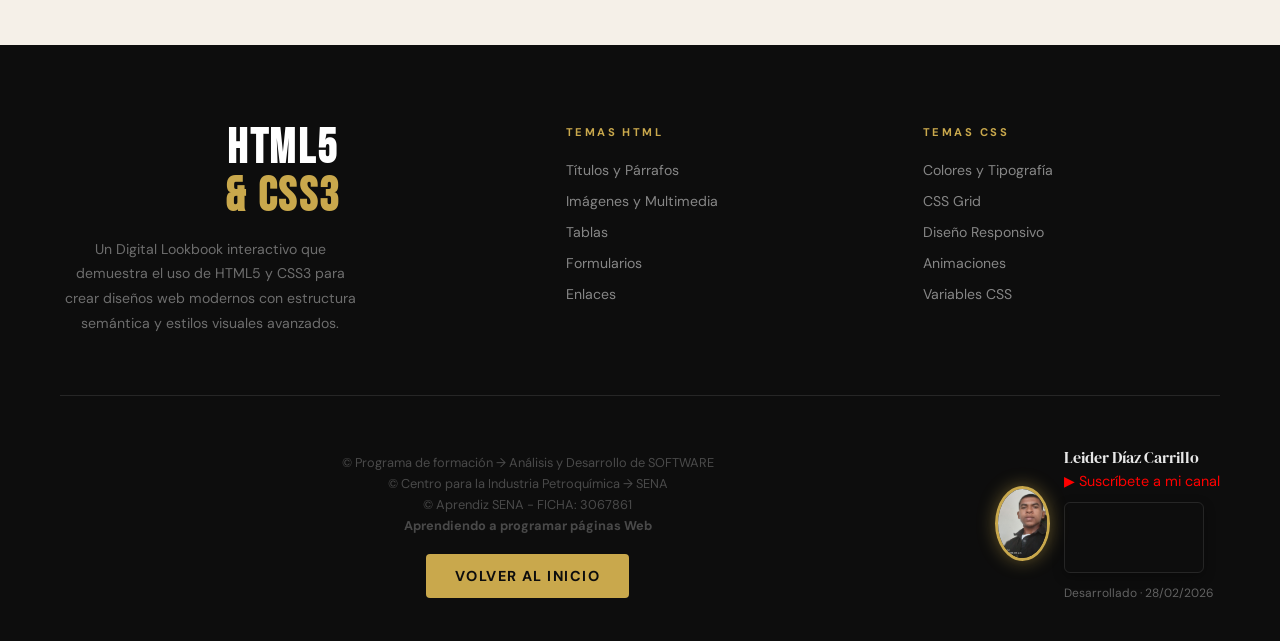
==== commit 08393423: "Primer commit" ====
--- a/index.html
+++ b/index.html
@@ -48,7 +48,7 @@
     </div>
 </div>
 
-<!-- HTML SECTION -->
+<!-- SECCIÓN HTML -->
 <section id="html-section" class="page-section html-section">
     <div class="section-header">
         <!-- Encabezado de la sección HTML -->
@@ -89,7 +89,7 @@
     </div>
 </section>
 
-<!-- CSS SECTION -->
+<!-- SECCIÓN CSS -->
 <section class="page-section css-section">
     <div class="section-header">
         <!-- Encabezado de la sección CSS -->
@@ -105,7 +105,7 @@
     </div>
 </section>
 
-<!-- FEATURED -->
+<!-- DESTACADOS -->
 <section class="page-section featured-section">
     <div class="section-header">
         <div><p class="section-label">Parte 03 · Temas Destacados</p><h2>Técnicas<br><em>Avanzadas</em></h2></div>
@@ -127,7 +127,7 @@
     </div>
 </section>
 
-<!-- TOOLS -->
+<!-- HERRAMIENTAS -->
 <section class="tools-section">
     <div class="tools-inner">
         <div class="tools-text">
@@ -168,7 +168,7 @@
     </div>
 </section>
 
-<!-- CHALLENGES -->
+<!-- RETOS -->
 <section class="challenges-section">
     <div class="section-header">
         <div><p class="section-label">Parte 06 · Práctica</p><h2>Retos con<br><em>HTML & CSS</em></h2></div>
@@ -256,5 +256,5 @@
         });
     });
 </script>
-<a href="https://tusitio.com" target="_blank" class="btn">Mi sitio</a>`n</body>
+
 </html>
--- a/css/style.css
+++ b/css/style.css
@@ -15,17 +15,24 @@
 
 *, *::before, *::after { box-sizing: border-box; margin: 0; padding: 0; }
 html { scroll-behavior: smooth; overflow-x: hidden; }
-body { background: var(--paper); font-family: var(--font-body); color: var(--ink); overflow-x: hidden; }
-
-/* make all block-level containers respect parent width */
+html, body { margin: 0; padding: 0; width: 100%; }
+body { background: var(--paper); font-family: var(--font-body); color: var(--ink); overflow-x: hidden; word-break: normal; overflow-wrap: break-word; }
+
+/* habilitar guiones solo en encabezados y listas */
+h1, h2, h3, h4, h5, h6, li { hyphens: auto; }
+
+
+/* ayuda: asegurar que los contenedores anchos ocupen el 100% del viewport */
 .container, section, header, footer {
-    max-width: 100%;
+    width: 100%;
 }
 
 
 /* ─── BOTONES INTERACTIVOS ─── */
 .btn {
-    display: inline-block;
+    display: block;
+    width: fit-content;
+    margin: 0 auto;
     padding: 12px 28px;
     background: var(--gold);
     color: var(--ink);
@@ -39,9 +46,16 @@
     border: 1px solid transparent;
     cursor: pointer;
 }
+
+/* centrar texto dentro de tarjetas y otros contenedores */
+.challenge-card, .resources-box, .tools-text, .featured-main-body, .featured-small-body, .media-text, .footer-info-left {
+    text-align: center;
+}
 .btn:hover { background: var(--ink); color: var(--gold); transform: translateY(-4px); box-shadow: 0 10px 20px rgba(0,0,0,0.15); border-color: var(--gold); }
 .btn:active { transform: translateY(-1px); }
 .btn-sm { font-size: 0.8rem; padding: 8px 16px; margin-top: 10px; }
+.btn-secondary { background: var(--teal); color: #fff; border-color: var(--teal); margin-left: 12px; }
+.btn-secondary:hover { background: var(--ink); color: var(--teal); border-color: var(--teal); }
 
 /* ─── HERO ─── */
 .hero { min-height: 100vh; background: var(--ink); display: grid; place-items: center; position: relative; overflow: hidden; width: 100%; }
@@ -52,7 +66,17 @@
                 repeating-linear-gradient(90deg, transparent, transparent 79px, rgba(255,255,255,0.03) 80px);
     pointer-events: none; z-index: 2;
 }
-.hero-visual video { min-width: 100%; min-height: 100%; object-fit: cover; }
+.hero-visual video {
+    position: absolute;
+    top: 0;
+    left: 0;
+    width: 100%;
+    height: 100%;
+    object-fit: cover;
+    display: block;
+}
+.hero-visual { position: absolute; inset: 0; overflow: hidden; }
+
 
 .hero-text {
     padding: 80px 60px;
@@ -97,15 +121,18 @@
 .topic-tag { background: rgba(0,0,0,0.15); color: var(--ink); padding: 5px 14px; border-radius: 2px; font-size: 0.75rem; font-weight: 500; letter-spacing: 0.08em; }
 
 /* ─── SECTIONS ─── */
-.page-section { padding: 100px 60px; max-width: 1000px; margin: 0 auto; }
+.page-section { padding: 100px 0; }
 .section-header { display: flex; align-items: flex-end; justify-content: space-between; margin-bottom: 60px; padding-bottom: 20px; border-bottom: 1px solid rgba(0,0,0,0.1); }
 
-/* ensure all main containers are centered */
-.intro-strip, .tools-section, .featured-section, .media-section, .challenges-section, .resources-box {
-    max-width: 1000px;
-    margin: 0 auto;
-}
-
+/* apilar y centrar texto del encabezado en pantallas pequeñas */
+@media (max-width: 768px) {
+    .section-header { flex-direction: column; align-items: center; text-align: center; }
+    .section-number { display: none; }
+}
+
+
+/* los contenedores amplios deben ocupar todo el viewport, se elimina el centrado */
+/* (opcional: mantener hero-text centrado) */
 .hero-text { text-align: center; }
 .section-header h2 { font-family: var(--font-serif); font-size: clamp(2.5rem, 5vw, 4rem); line-height: 1.1; color: var(--ink); }
 .section-header h2 em { color: var(--teal); font-style: italic; }
@@ -190,12 +217,29 @@
 .tools-text h2 { font-family: var(--font-serif); font-size: 2.8rem; line-height: 1.15; margin-bottom: 24px; color: var(--ink); }
 .tools-text h2 em { color: var(--teal); font-style: italic; }
 .tools-text p { font-size: 0.95rem; color: #555; line-height: 1.85; margin-bottom: 32px; }
-.props-list { display: flex; flex-direction: column; gap: 12px; }
-.prop-item { display: flex; align-items: center; gap: 16px; padding: 16px 20px; background: var(--mist); border-radius: 6px; border-left: 3px solid transparent; transition: all 0.3s ease; }
+.props-list { display: flex; flex-direction: column; gap: 12px; align-items: stretch; }
+.prop-item {
+    display: flex;
+    align-items: flex-start;
+    gap: 16px;
+    padding: 16px 20px;
+    background: var(--mist);
+    border-radius: 6px;
+    border-left: 3px solid transparent;
+    transition: all 0.3s ease;
+    flex-wrap: wrap;            /* permitir que los elementos se envuelvan en pantallas estrechas */
+    min-height: 80px;          /* dar algo de espacio vertical */
+    width: 100%;               /* ancho completo del contenedor */
+}
+
+
 .prop-item:hover { border-left-color: var(--teal); background: rgba(26,107,107,0.07); transform: translateX(6px); }
-.prop-dot { width: 8px; height: 8px; border-radius: 50%; background: var(--teal); flex-shrink: 0; }
-.prop-code { font-family: 'Courier New', monospace; font-size: 0.9rem; color: var(--teal); font-weight: 600; min-width: 180px; }
-.prop-desc { font-size: 0.85rem; color: #666; }
+.prop-dot { width: 8px; height: 8px; border-radius: 50%; background: var(--teal); flex-shrink: 0; margin-top: 6px; }
+
+.prop-code { font-family: 'Courier New', monospace; font-size: 0.9rem; color: var(--teal); font-weight: 600; min-width: 180px; flex-shrink: 0; }
+
+.prop-desc { font-size: 0.85rem; color: #666; flex: 1 1 auto; hyphens: none; word-break: normal; }
+
 .resources-box { background: var(--ink); border-radius: 10px; padding: 44px; color: #fff; }
 .resources-box .section-label { color: var(--gold); margin-bottom: 24px; }
 .resources-box h3 { font-family: var(--font-serif); font-size: 2rem; margin-bottom: 28px; line-height: 1.2; }
@@ -222,12 +266,11 @@
 @media (max-width: 1024px) {
     .hero-text { padding: 60px 40px; }
     .intro-strip { padding: 22px 40px; }
-    .page-section { padding: 80px 40px; }
+    .page-section { padding: 80px 20px; }
     .tools-inner { grid-template-columns: 1fr; gap: 40px; }
     .featured-grid { grid-template-columns: 1fr; }
     .tools-section .resources-box { margin-top: 40px; }
     .media-grid { grid-template-columns: 1fr; }
-    .challenges-grid { display: grid; grid-template-columns: 1fr; gap: 20px; }
     .css-grid { grid-template-columns: repeat(2,1fr); }
     .concepts-grid { grid-template-columns: repeat(2,1fr); }
 }
@@ -238,13 +281,21 @@
     .intro-strip p { margin-bottom: 12px; }
     .tools-inner { padding: 0 20px; justify-items: center; }
     .footer-top, .footer-bottom { flex-direction: column; text-align: center; }
+    .footer-top { grid-template-columns: 1fr !important; }
+    .footer-col, .footer-brand { margin: 0 auto; width: 100%; }
+    .footer-brand p { max-width: 100%; hyphens: none; word-break: normal; padding: 0 20px; }
+    .footer-col ul, .footer-col li, .footer-col a { hyphens: none; word-break: normal; }
     .footer-col { margin: 20px 0; }
     .css-grid { grid-template-columns: 1fr; }
     .concepts-grid { grid-template-columns: 1fr; }
     .featured-main { min-height: auto; }
     .featured-main-body { padding: 20px; }
     .featured-small img { height: auto; }
-    .page-section, .intro-strip, .tools-section, .featured-section, .media-section, .challenges-section { padding-left: 20px; padding-right: 20px; }
+    .page-section { padding: 60px 0; }
+    .intro-strip, .tools-section, .featured-section, .media-section, .challenges-section { padding-left: 0; padding-right: 0; }
+    /* apilar verticalmente el contenido de las tarjetas de propiedades */
+    .prop-item { flex-direction: column; align-items: flex-start; }
+    .prop-code, .prop-desc { width: 100%; }
 }
 
 @media (max-width: 480px) {
@@ -254,7 +305,7 @@
     .section-header { flex-direction: column; align-items: flex-start; }
     .section-number { display: none; }
     .footer-info-left, .footer-author { width: 100%; }
-    /* ensure no extra horizontal scroll from elements with padding/margin */
+    /* asegurar que no haya scroll horizontal adicional por padding/margin */
     body, html { padding: 0; margin: 0; }
     .intro-strip, .page-section, .tools-section, .media-section, .featured-section { padding-left: 20px; padding-right: 20px; }
 }
@@ -265,14 +316,27 @@
 
 /* ─── CHALLENGES ─── */
 .challenges-section { background: var(--cream); padding: 100px 60px; }
-.challenges-grid { display: grid; grid-template-columns: repeat(4, 1fr); gap: 16px; }
-.challenge-card { background: #fff; border-radius: 8px; padding: 36px 28px; border: 1px solid rgba(0,0,0,0.06); transition: all 0.35s ease; position: relative; overflow: hidden; }
+.challenges-grid { display: grid; grid-template-columns: repeat(auto-fit, minmax(240px,1fr)); gap: 16px; }
+.challenge-card { background: #fff; border-radius: 8px; padding: 36px 28px; border: 1px solid rgba(0,0,0,0.06); transition: all 0.35s ease; position: relative; overflow: hidden; min-width: 240px; }
 .challenge-card::before { content: ''; position: absolute; bottom: 0; left: 0; right: 0; height: 3px; background: var(--gold); transform: scaleX(0); transform-origin: left; transition: transform 0.35s ease; }
 .challenge-card:hover { box-shadow: 0 20px 50px rgba(0,0,0,0.1); transform: translateY(-4px); }
 .challenge-card:hover::before { transform: scaleX(1); }
 .challenge-num { font-family: var(--font-display); font-size: 3.5rem; color: rgba(0,0,0,0.06); line-height: 1; margin-bottom: 16px; }
 .challenge-card h3 { font-family: var(--font-serif); font-size: 1.3rem; margin-bottom: 12px; color: var(--ink); }
 .challenge-card p { font-size: 0.85rem; color: #666; line-height: 1.65; margin-bottom: 20px; }
+
+/* forzar una sola columna en pantallas muy estrechas */
+@media (max-width: 480px) {
+    .challenges-grid { grid-template-columns: 1fr !important; }
+    .challenge-card { padding: 24px 16px; }
+    .challenge-num { font-size: 2.5rem; }
+}
+
+/* centrar contenedores de texto genéricos */
+.hero-text, .intro-strip, .tools-text, .media-text, .featured-main-body, .featured-small-body, .footer-brand, .footer-info-left {
+    text-align: center;
+}
+
 .challenge-link { display: inline-flex; align-items: center; gap: 8px; color: var(--teal); text-decoration: none; font-size: 0.8rem; font-weight: 500; letter-spacing: 0.06em; transition: gap 0.25s ease; }
 .challenge-link:hover { gap: 14px; color: var(--ink); }
 
@@ -323,21 +387,50 @@
     .featured-grid { grid-template-columns: 1fr 1fr; }
     .featured-main { grid-column: 1 / -1; grid-row: auto; }
 }
+
+/* ─── FORMULARIO DE REGISTRO / LOGIN ─── */
+.auth-section { background: rgba(26, 107, 107, 0.05); }
+.auth-grid { max-width: 1024px; margin: 0 auto; display: grid; gap: 30px; }
+.auth-tabs { display: flex; gap: 12px; justify-content: center; margin-bottom: 24px; flex-wrap: wrap; }
+.tab-btn { display: inline-flex; align-items: center; justify-content: center; gap: 8px; padding: 10px 24px; border: 1px solid rgba(0,0,0,0.12); border-radius: 6px; background: rgba(255,255,255,0.8); cursor: pointer; transition: all 0.2s ease; font-weight: 700; text-transform: uppercase; letter-spacing: 0.1em; }
+.tab-btn.active { background: var(--gold); border-color: var(--gold); color: var(--ink); }
+.tab-btn:hover { transform: translateY(-1px); box-shadow: 0 8px 18px rgba(0,0,0,0.12); }
+
+.auth-forms { display: grid; grid-template-columns: repeat(auto-fit, minmax(320px, 1fr)); gap: 28px; justify-items: center; }
+.auth-form { width: 100%; max-width: 420px; padding: 28px 26px; background: rgba(255,255,255,0.9); border-radius: 14px; border: 1px solid rgba(0,0,0,0.07); box-shadow: 0 18px 40px rgba(0,0,0,0.08); position: relative; }
+.auth-form h3 { font-family: var(--font-serif); font-size: 1.8rem; margin-bottom: 14px; color: var(--ink); }
+
+.datos-entrada { display: flex; flex-direction: column; gap: 6px; margin-bottom: 18px; }
+.datos-entrada label { font-size: 0.9rem; font-weight: 600; color: var(--slate); }
+.datos-entrada input { padding: 12px 14px; font-size: 0.95rem; border: 1px solid rgba(0,0,0,0.16); border-radius: 8px; background: rgba(255,255,255,0.9); transition: border 0.2s ease, box-shadow 0.2s ease; }
+.datos-entrada input:focus { border-color: var(--teal); outline: none; box-shadow: 0 0 0 3px rgba(26,107,107,0.15); }
+
+.password-wrapper { position: relative; display: flex; align-items: center; }
+.password-wrapper .btn-toggle-password { position: absolute; right: 10px; top: 50%; transform: translateY(-50%); border: none; background: transparent; cursor: pointer; font-size: 1.1rem; padding: 6px; border-radius: 50%; transition: background 0.2s ease; }
+.password-wrapper .btn-toggle-password:hover { background: rgba(0,0,0,0.08); }
+
+.hint { font-size: 0.78rem; color: rgba(0,0,0,0.55); margin-top: -10px; margin-bottom: 10px; }
+.nivel-seguridad { padding: 12px 14px; border: 1px solid rgba(0,0,0,0.12); border-radius: 8px; margin-bottom: 20px; background: rgba(230,230,230,0.5); }
+.nivel-seguridad .nivel-text { font-size: 0.9rem; color: var(--ink); }
+.nivel-seguridad .strength-baja { color: #c0392b; font-weight: 700; }
+.nivel-seguridad .strength-media { color: #d97d0c; font-weight: 700; }
+.nivel-seguridad .strength-alta { color: #1a6b6b; font-weight: 700; }
+
+.boton-enviar { width: 100%; margin-top: 6px; }
+
+.form-message { font-size: 0.9rem; min-height: 1.3rem; margin-top: 12px; }
+.form-message.error { color: #c0392b; }
+.form-message.success { color: #1a6b6b; }
+
+.hidden { display: none !important; }
+
 @media (max-width: 768px) {
-    .hero { grid-template-columns: 1fr; }
-    .page-section { padding: 60px 24px; }
-    .concepts-grid { grid-template-columns: 1fr; }
-    .css-grid { grid-template-columns: repeat(2, 1fr); }
-    .featured-grid { grid-template-columns: 1fr; }
-    .tools-inner { grid-template-columns: 1fr; }
-    .media-grid { grid-template-columns: 1fr; }
-    .challenges-grid { grid-template-columns: repeat(2, 1fr); }
-    .footer-top { grid-template-columns: 1fr; }
-    .footer-bottom { flex-direction: column; gap: 20px; text-align: center; }
-    .intro-strip { padding: 22px 24px; }
-    .main-footer { padding: 60px 24px 30px; }
-}
-
-.btn { background-color:#007bff;color:white;padding:10px 20px;text-decoration:none;border-radius:5px; }
-
-.btn:hover { background-color:#0056b3; }
+    .auth-grid { gap: 18px; }
+    .auth-form { padding: 22px 18px; }
+}
+
+/* ─── LOGIN PAGE ─── */
+.login-page { min-height: 100vh; display: flex; align-items: center; justify-content: center; background: var(--paper); padding: 20px; }
+.login-container { width: 100%; max-width: 1200px; }
+
+
